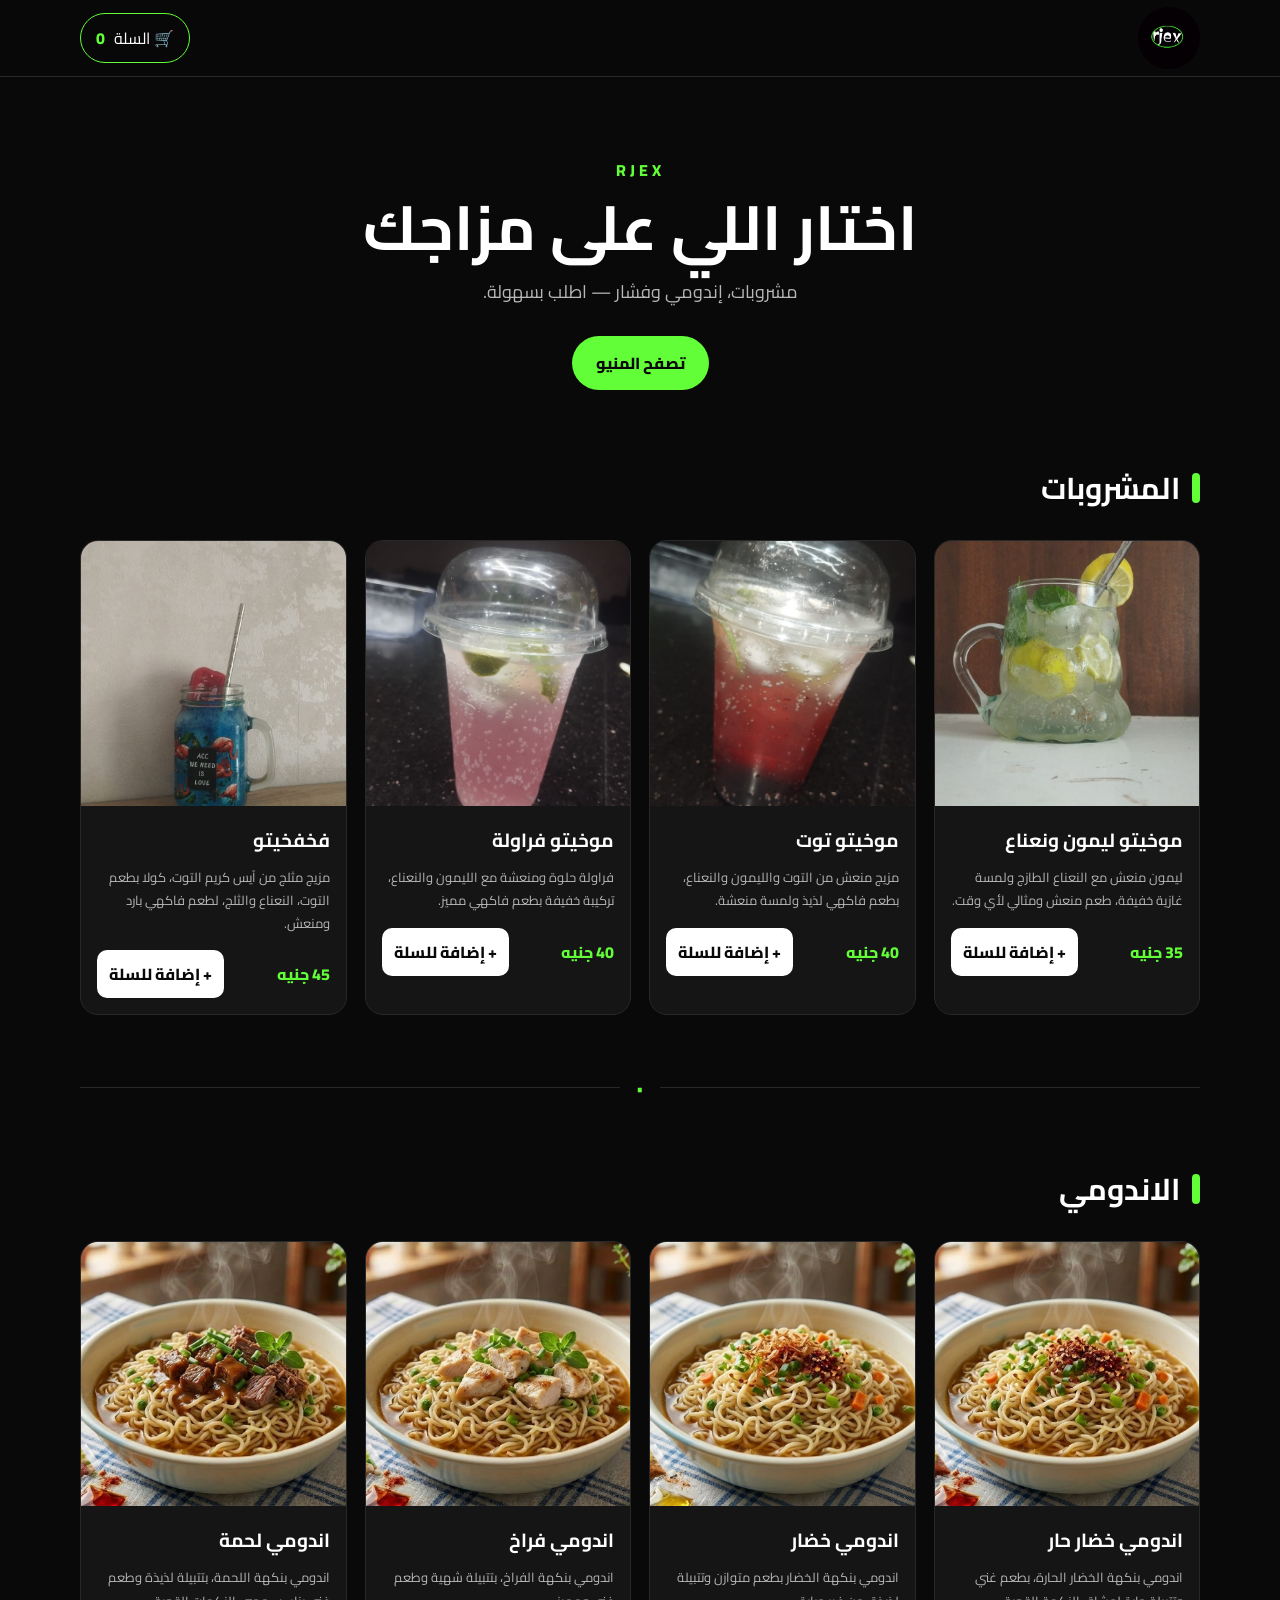
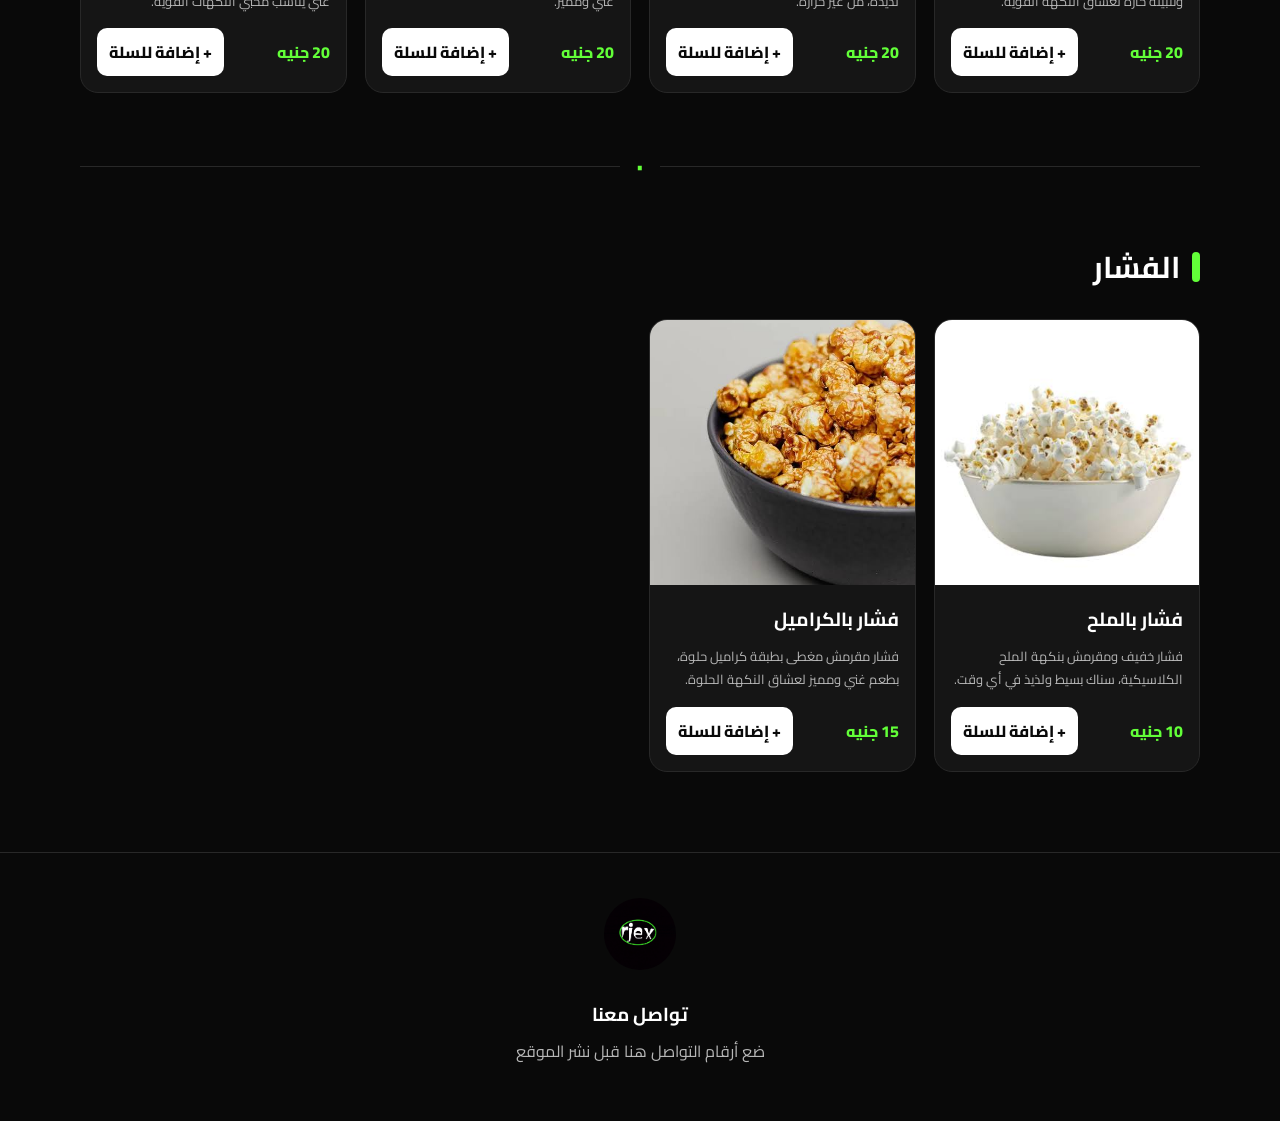
==== index.html @ fc40651c "Update index.html" ====
<!doctype html>
<html lang="ar" dir="rtl">
<head>
  <meta charset="UTF-8" />
  <meta name="viewport" content="width=device-width, initial-scale=1.0" />
  <meta name="description" content="RJEX - مشروبات، إندومي وفشار" />
  <title>RJEX | المنيو</title>
  <link rel="stylesheet" href="style.css" />
</head>
<body>
  <header class="header">
    <div class="container nav">
      <a href="#" class="brand" aria-label="RJEX">
        <img src="asset/logo.jpeg" alt="RJEX" class="logo" />
      </a>
      <button class="cart-btn" id="openCart" type="button">
        🛒 السلة <span id="cartCount">0</span>
      </button>
    </div>
  </header>

  <main>
    <section class="hero container">
      <p class="eyebrow">RJEX</p>
      <h1>اختار اللي على مزاجك</h1>
      <p>مشروبات، إندومي وفشار — اطلب بسهولة.</p>
      <a href="#menu" class="hero-btn">تصفح المنيو</a>
    </section>

    <section id="menu" class="container menu">
      <section class="category">
        <h2>المشروبات</h2>
        <div class="products" id="drinks"></div>
      </section>

      <div class="separator"><span>•</span></div>

      <section class="category">
        <h2>الاندومي</h2>
        <div class="products" id="noodles"></div>
      </section>

      <div class="separator"><span>•</span></div>

      <section class="category">
        <h2>الفشار</h2>
        <div class="products" id="popcorn"></div>
      </section>
    </section>
  </main>

  <footer class="footer">
    <div class="container">
      <img src="asset/logo.jpeg" alt="RJEX" class="footer-logo" />
      <h3>تواصل معنا</h3>
      <p>ضع أرقام التواصل هنا قبل نشر الموقع</p>
    </div>
  </footer>

  <!-- Cart -->
  <div class="overlay" id="overlay"></div>
  <aside class="cart" id="cart" aria-label="سلة المشتريات" aria-hidden="true">
    <div class="cart-head">
      <h2>سلة المشتريات</h2>
      <button id="closeCart" type="button" aria-label="إغلاق">×</button>
    </div>
    <div id="cartItems" class="cart-items"></div>
    <div class="cart-footer">
      <div class="total">
        <span>الإجمالي</span>
        <strong><span id="cartTotal">0</span> جنيه</strong>
      </div>
      <button class="checkout-btn" id="checkoutBtn" type="button">إتمام الطلب</button>
    </div>
  </aside>

  <!-- Checkout -->
  <div class="modal-backdrop" id="checkoutBackdrop" aria-hidden="true">
    <section class="checkout-modal" role="dialog" aria-modal="true" aria-labelledby="checkoutTitle">
      <div class="checkout-head">
        <div>
          <p class="eyebrow">RJEX</p>
          <h2 id="checkoutTitle">تأكيد الطلب</h2>
        </div>
        <button class="modal-close" id="closeCheckout" type="button" aria-label="إغلاق">×</button>
      </div>

      <form id="checkoutForm" novalidate>
        <div class="form-grid">
          <label>
            الاسم
            <input id="customerName" name="name" type="text" autocomplete="name" placeholder="اكتب اسمك" required />
          </label>

          <label>
            رقم الهاتف
            <input id="customerPhone" name="phone" type="tel" inputmode="tel" autocomplete="tel"
              placeholder="01xxxxxxxxx" required />
          </label>
        </div>

        <label>
          العنوان بالتفصيل
          <textarea id="customerAddress" name="address" rows="3" autocomplete="street-address"
            placeholder="اكتب عنوان التوصيل بالتفصيل" required></textarea>
        </label>

        <div class="location-box">
          <div>
            <strong>موقع التوصيل <small>(اختياري)</small></strong>
            <p id="locationStatus">تحديد موقعك يساعدنا في التوصيل بدقة، لكنه اختياري.</p>
            <p id="locationStatus">لم يتم تحديد الموقع بعد.</p>
          </div>
          <button class="location-btn" id="locationBtn" type="button">📍 تحديد موقعي</button>
        </div>

        <div class="order-preview">
          <div class="preview-head">
            <strong>ملخص الطلب</strong>
            <strong><span id="checkoutTotal">0</span> جنيه</strong>
          </div>
          <div id="checkoutItems"></div>
        </div>

        <p class="form-error" id="formError" role="alert"></p>

        <button class="confirm-btn" id="confirmOrderBtn" type="submit">
          تأكيد وإرسال الطلب
        </button>
        <p class="secure-note">لن يتم إرسال الطلب إلا بعد الضغط على زر التأكيد.</p>
      </form>

      <div class="success-state" id="successState" hidden>
        <div class="success-icon">✓</div>
        <h2>تم إرسال طلبك بنجاح</h2>
        <p>وصل طلبك إلى RJEX وسيتم التواصل معك لتأكيده.</p>
        <button class="confirm-btn" id="successClose" type="button">العودة للمنيو</button>
      </div>
    </section>
  </div>

  <script src="script.js"></script>
</body>
</html>
---- style.css ----
@import url('https://fonts.googleapis.com/css2?family=Cairo:wght@400;600;700;800&display=swap');

:root {
  --black:#090909;
  --card:#151515;
  --white:#fff;
  --muted:#b7b7b7;
  --green:#62ff38;
  --border:#282828;
  --danger:#ff6b6b;
}

* { box-sizing:border-box; }
html { scroll-behavior:smooth; }
body {
  margin:0;
  background:var(--black);
  color:var(--white);
  font-family:'Cairo',sans-serif;
}
body.modal-open { overflow:hidden; }
button,a,input,textarea { font:inherit; }
button { cursor:pointer; }
.container { width:min(1120px,calc(100% - 32px)); margin:auto; }

.header {
  position:sticky;
  top:0;
  z-index:20;
  background:rgba(9,9,9,.88);
  backdrop-filter:blur(12px);
  border-bottom:1px solid var(--border);
}
.nav {
  height:76px;
  display:flex;
  align-items:center;
  justify-content:space-between;
}
.brand { display:flex; align-items:center; }
.logo {
  width:62px;
  height:62px;
  object-fit:cover;
  border-radius:50%;
}
.cart-btn {
  border:1px solid var(--green);
  background:transparent;
  color:var(--white);
  border-radius:999px;
  padding:9px 15px;
}
.cart-btn span {
  color:var(--green);
  font-weight:800;
  margin-right:5px;
}

.hero {
  text-align:center;
  padding:78px 0 70px;
}
.eyebrow {
  color:var(--green);
  font-weight:800;
  letter-spacing:4px;
  margin:0 0 8px;
}
.hero h1 {
  font-size:clamp(34px,6vw,62px);
  line-height:1.1;
  margin:0 0 14px;
}
.hero p:not(.eyebrow) {
  color:var(--muted);
  font-size:18px;
  margin:0 0 28px;
}
.hero-btn {
  display:inline-block;
  text-decoration:none;
  color:var(--black);
  background:var(--green);
  padding:12px 24px;
  border-radius:999px;
  font-weight:800;
}

.menu { padding-bottom:80px; }
.category h2 {
  font-size:30px;
  margin:0 0 24px;
  display:flex;
  align-items:center;
  gap:12px;
}
.category h2::before {
  content:'';
  width:8px;
  height:30px;
  background:var(--green);
  border-radius:8px;
}
.products {
  display:grid;
  grid-template-columns:repeat(4,1fr);
  gap:18px;
}
.card {
  background:var(--card);
  border:1px solid var(--border);
  border-radius:18px;
  overflow:hidden;
  transition:.2s;
}
.card:hover {
  transform:translateY(-3px);
  border-color:#3d3d3d;
}
.product-img {
  width:100%;
  aspect-ratio:1/1;
  display:block;
  object-fit:cover;
  background:#202020;
}
.card-body { padding:16px; }
.card h3 { margin:0 0 8px; font-size:19px; }
.card p {
  color:var(--muted);
  font-size:13px;
  line-height:1.8;
  min-height:48px;
  margin:0 0 14px;
}
.card-bottom {
  display:flex;
  align-items:center;
  justify-content:space-between;
  gap:10px;
}
.price {
  font-weight:800;
  color:var(--green);
  white-space:nowrap;
}
.add-btn {
  border:0;
  background:var(--white);
  color:var(--black);
  border-radius:10px;
  padding:9px 12px;
  font-weight:800;
}
.add-btn:active,.checkout-btn:active,.confirm-btn:active,.location-btn:active {
  transform:scale(.98);
}

.separator {
  display:flex;
  align-items:center;
  gap:16px;
  margin:58px 0;
  color:var(--green);
}
.separator::before,.separator::after {
  content:'';
  height:1px;
  background:var(--border);
  flex:1;
}

.footer {
  border-top:1px solid var(--border);
  text-align:center;
  padding:45px 0 55px;
}
.footer-logo {
  width:72px;
  height:72px;
  object-fit:cover;
  border-radius:50%;
}
.footer h3 { margin:18px 0 4px; }
.footer p { color:var(--muted); margin:0; }

.overlay {
  position:fixed;
  inset:0;
  background:rgba(0,0,0,.65);
  opacity:0;
  visibility:hidden;
  transition:.2s;
  z-index:29;
}
.cart {
  position:fixed;
  top:0;
  right:0;
  width:min(430px,100%);
  height:100dvh;
  background:#101010;
  z-index:30;
  transform:translateX(100%);
  transition:.25s;
  display:flex;
  flex-direction:column;
  border-left:1px solid var(--border);
}
.cart.open { transform:translateX(0); }
.overlay.open { opacity:1; visibility:visible; }
.cart-head {
  display:flex;
  align-items:center;
  justify-content:space-between;
  padding:20px;
  border-bottom:1px solid var(--border);
}
.cart-head h2 { margin:0; font-size:22px; }
.cart-head button,.modal-close {
  border:0;
  background:transparent;
  color:#fff;
  font-size:30px;
  line-height:1;
}
.cart-items { flex:1; overflow:auto; padding:18px; }
.cart-row {
  display:grid;
  grid-template-columns:1fr auto;
  gap:12px;
  padding:14px 0;
  border-bottom:1px solid var(--border);
}
.cart-row h4 { margin:0 0 5px; }
.cart-row small { color:var(--muted); }
.qty {
  display:flex;
  align-items:center;
  gap:8px;
}
.qty button {
  width:28px;
  height:28px;
  border:1px solid var(--border);
  background:#1d1d1d;
  color:#fff;
  border-radius:7px;
}
.cart-footer {
  padding:18px;
  border-top:1px solid var(--border);
}
.total {
  display:flex;
  justify-content:space-between;
  margin-bottom:14px;
}
.total strong { color:var(--green); }
.checkout-btn,.confirm-btn {
  width:100%;
  border:0;
  background:var(--green);
  color:var(--black);
  border-radius:12px;
  padding:13px;
  font-weight:800;
}
.checkout-btn:disabled {
  opacity:.45;
  cursor:not-allowed;
}
.empty {
  color:var(--muted);
  text-align:center;
  padding:40px 0;
}

/* Checkout modal */
.modal-backdrop {
  position:fixed;
  inset:0;
  z-index:50;
  background:rgba(0,0,0,.78);
  display:grid;
  place-items:center;
  padding:18px;
  opacity:0;
  visibility:hidden;
  transition:.2s;
}
.modal-backdrop.open {
  opacity:1;
  visibility:visible;
}
.checkout-modal {
  width:min(680px,100%);
  max-height:min(92dvh,900px);
  overflow:auto;
  background:#111;
  border:1px solid var(--border);
  border-radius:22px;
  box-shadow:0 20px 80px rgba(0,0,0,.5);
  padding:24px;
}
.checkout-head {
  display:flex;
  align-items:flex-start;
  justify-content:space-between;
  gap:20px;
  margin-bottom:22px;
}
.checkout-head .eyebrow { margin-bottom:2px; }
.checkout-head h2 { margin:0; font-size:28px; }

.form-grid {
  display:grid;
  grid-template-columns:1fr 1fr;
  gap:14px;
}
label {
  display:block;
  color:#fff;
  font-weight:700;
  margin-bottom:14px;
}
input,textarea {
  width:100%;
  margin-top:7px;
  border:1px solid var(--border);
  background:#1a1a1a;
  color:#fff;
  border-radius:11px;
  padding:12px 13px;
  outline:none;
  resize:vertical;
}
input:focus,textarea:focus {
  border-color:var(--green);
}
.location-box {
  display:flex;
  align-items:center;
  justify-content:space-between;
  gap:14px;
  border:1px solid var(--border);
  background:#151515;
  border-radius:14px;
  padding:14px;
  margin:3px 0 16px;
}
.location-box strong { display:block; }
.location-box p {
  margin:3px 0 0;
  color:var(--muted);
  font-size:13px;
}
.location-btn {
  border:1px solid var(--green);
  background:transparent;
  color:#fff;
  border-radius:10px;
  padding:9px 12px;
  white-space:nowrap;
}
.location-btn.done {
  background:var(--green);
  color:var(--black);
}
.order-preview {
  border:1px solid var(--border);
  border-radius:14px;
  overflow:hidden;
  margin-bottom:14px;
}
.preview-head {
  display:flex;
  justify-content:space-between;
  padding:13px 14px;
  background:#181818;
  border-bottom:1px solid var(--border);
}
.preview-head strong:last-child { color:var(--green); }
.preview-item {
  display:flex;
  justify-content:space-between;
  gap:10px;
  padding:10px 14px;
  border-bottom:1px solid var(--border);
  color:#ddd;
}
.preview-item:last-child { border-bottom:0; }
.preview-item span:last-child { color:var(--green); font-weight:700; }
.form-error {
  min-height:22px;
  color:var(--danger);
  font-size:13px;
  margin:4px 0 8px;
}
.secure-note {
  color:#777;
  text-align:center;
  font-size:11px;
  margin:10px 0 0;
}
.confirm-btn.loading {
  opacity:.7;
  cursor:wait;
}
.success-state { text-align:center; padding:30px 10px 10px; }
.success-icon {
  width:68px;
  height:68px;
  display:grid;
  place-items:center;
  margin:0 auto 16px;
  border-radius:50%;
  background:var(--green);
  color:var(--black);
  font-size:38px;
  font-weight:800;
}
.success-state h2 { margin:0 0 8px; }
.success-state p { color:var(--muted); margin:0 0 22px; }

@media (max-width:850px) {
  .products { grid-template-columns:repeat(2,1fr); }
}
@media (max-width:600px) {
  .form-grid { grid-template-columns:1fr; gap:0; }
  .location-box { align-items:stretch; flex-direction:column; }
  .location-btn { width:100%; }
}
@media (max-width:500px) {
  .container { width:min(100% - 22px,1120px); }
  .hero { padding:60px 0 55px; }
  .products { gap:10px; }
  .card-body { padding:12px; }
  .card h3 { font-size:16px; }
  .card p { font-size:12px; min-height:58px; }
  .add-btn { padding:8px 9px; font-size:12px; }
  .price { font-size:13px; }
  .checkout-modal { padding:18px; border-radius:18px; }
}
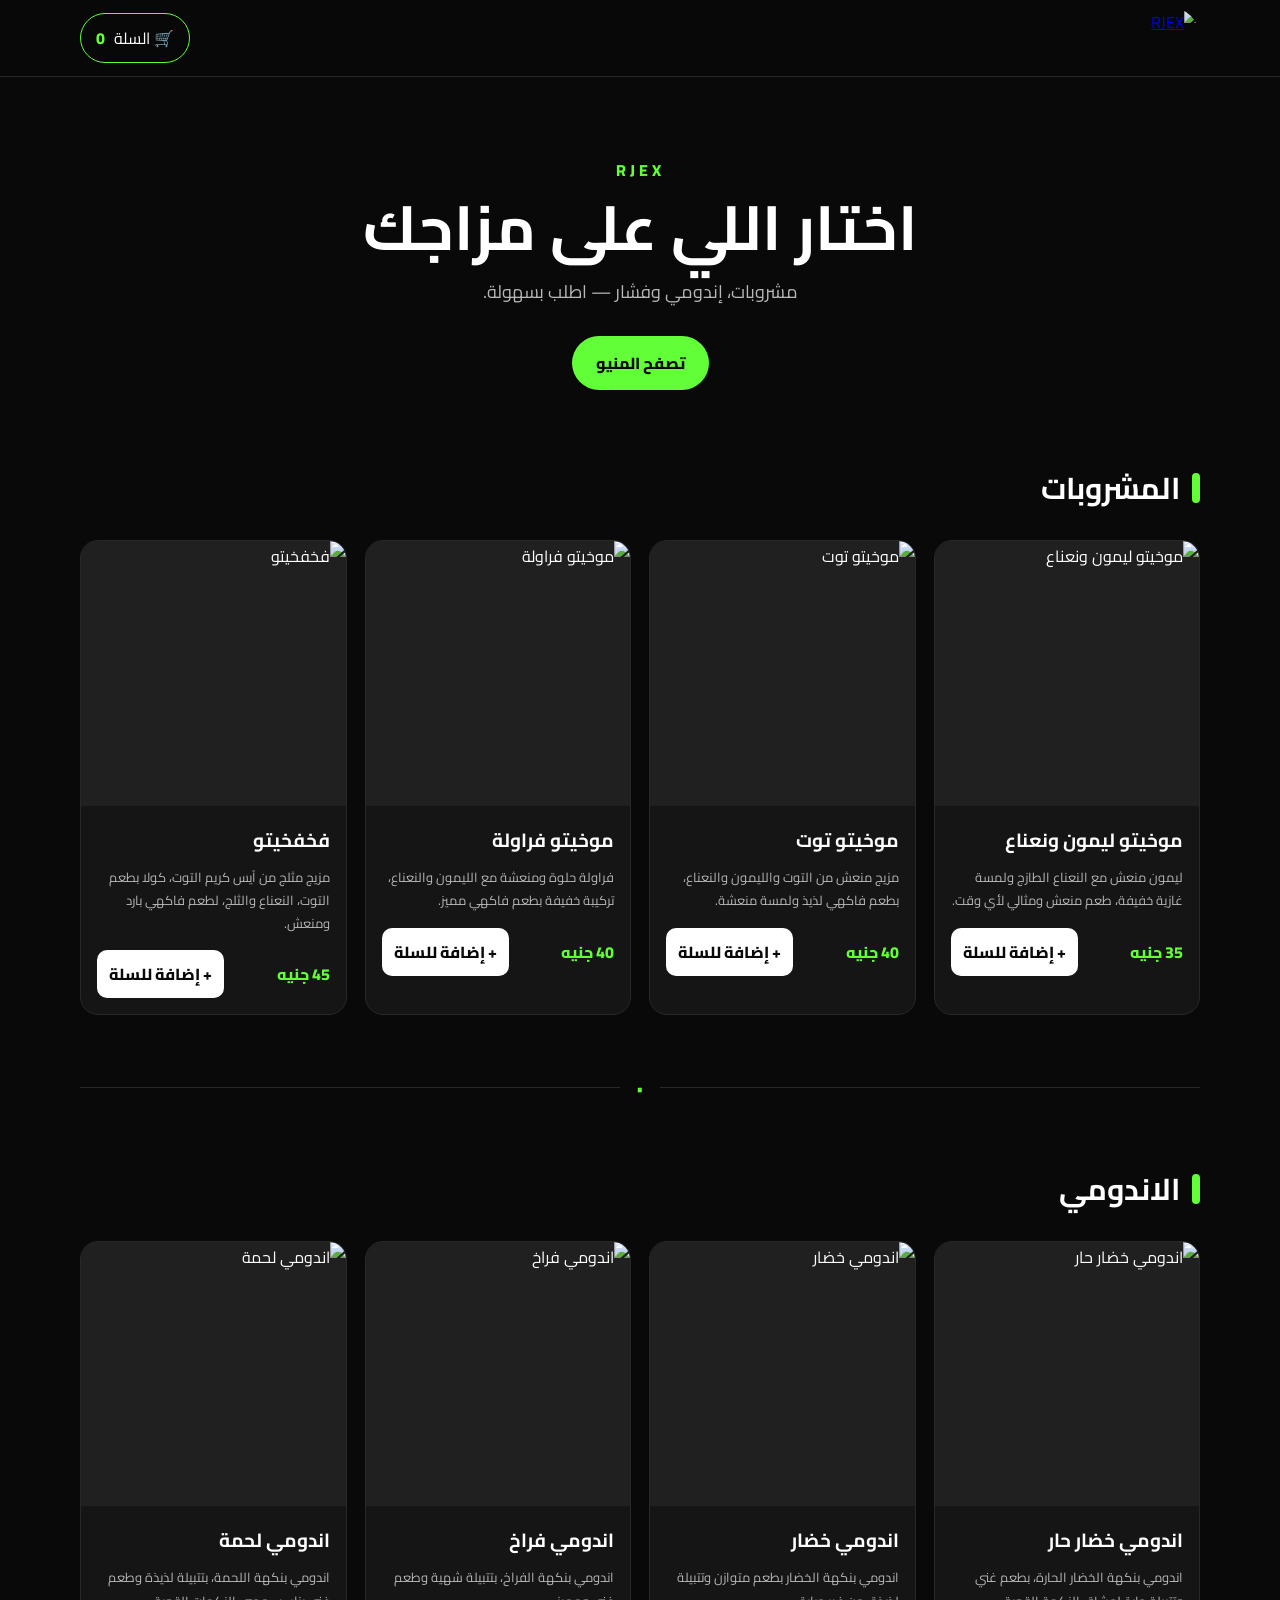
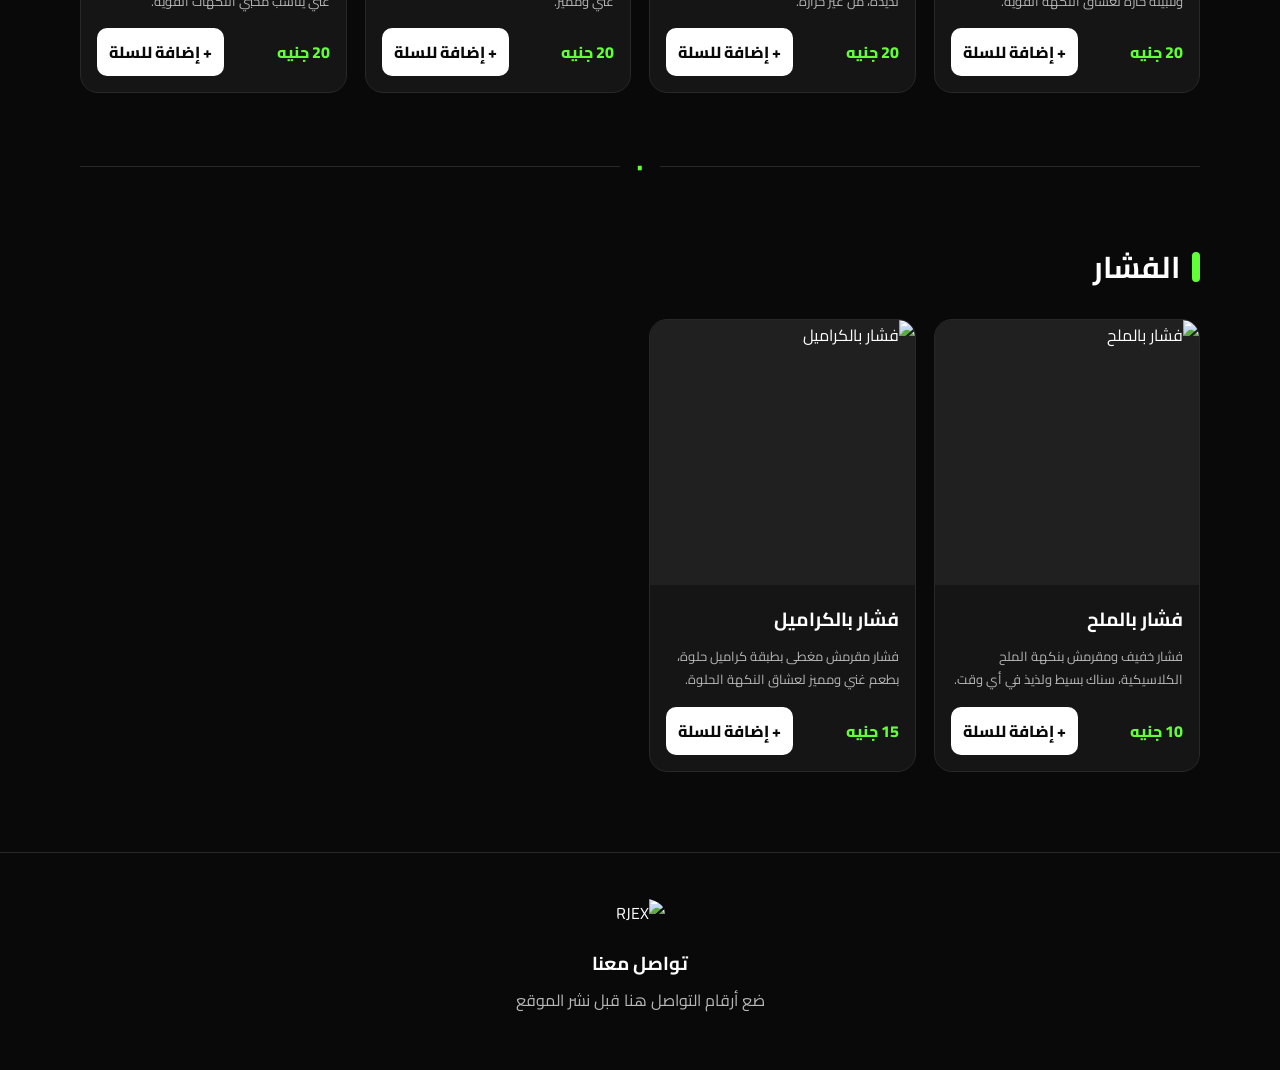
==== commit 0d004bae: "Add files via upload" ====
--- a/index.html
+++ b/index.html
@@ -11,7 +11,7 @@
   <header class="header">
     <div class="container nav">
       <a href="#" class="brand" aria-label="RJEX">
-        <img src="asset/logo.jpeg" alt="RJEX" class="logo" />
+        <img src="assets/logo.jpeg" alt="RJEX" class="logo" />
       </a>
       <button class="cart-btn" id="openCart" type="button">
         🛒 السلة <span id="cartCount">0</span>
@@ -51,7 +51,7 @@
 
   <footer class="footer">
     <div class="container">
-      <img src="asset/logo.jpeg" alt="RJEX" class="footer-logo" />
+      <img src="assets/logo.jpeg" alt="RJEX" class="footer-logo" />
       <h3>تواصل معنا</h3>
       <p>ضع أرقام التواصل هنا قبل نشر الموقع</p>
     </div>
@@ -107,8 +107,7 @@
 
         <div class="location-box">
           <div>
-            <strong>موقع التوصيل <small>(اختياري)</small></strong>
-            <p id="locationStatus">تحديد موقعك يساعدنا في التوصيل بدقة، لكنه اختياري.</p>
+            <strong>موقع التوصيل</strong>
             <p id="locationStatus">لم يتم تحديد الموقع بعد.</p>
           </div>
           <button class="location-btn" id="locationBtn" type="button">📍 تحديد موقعي</button>
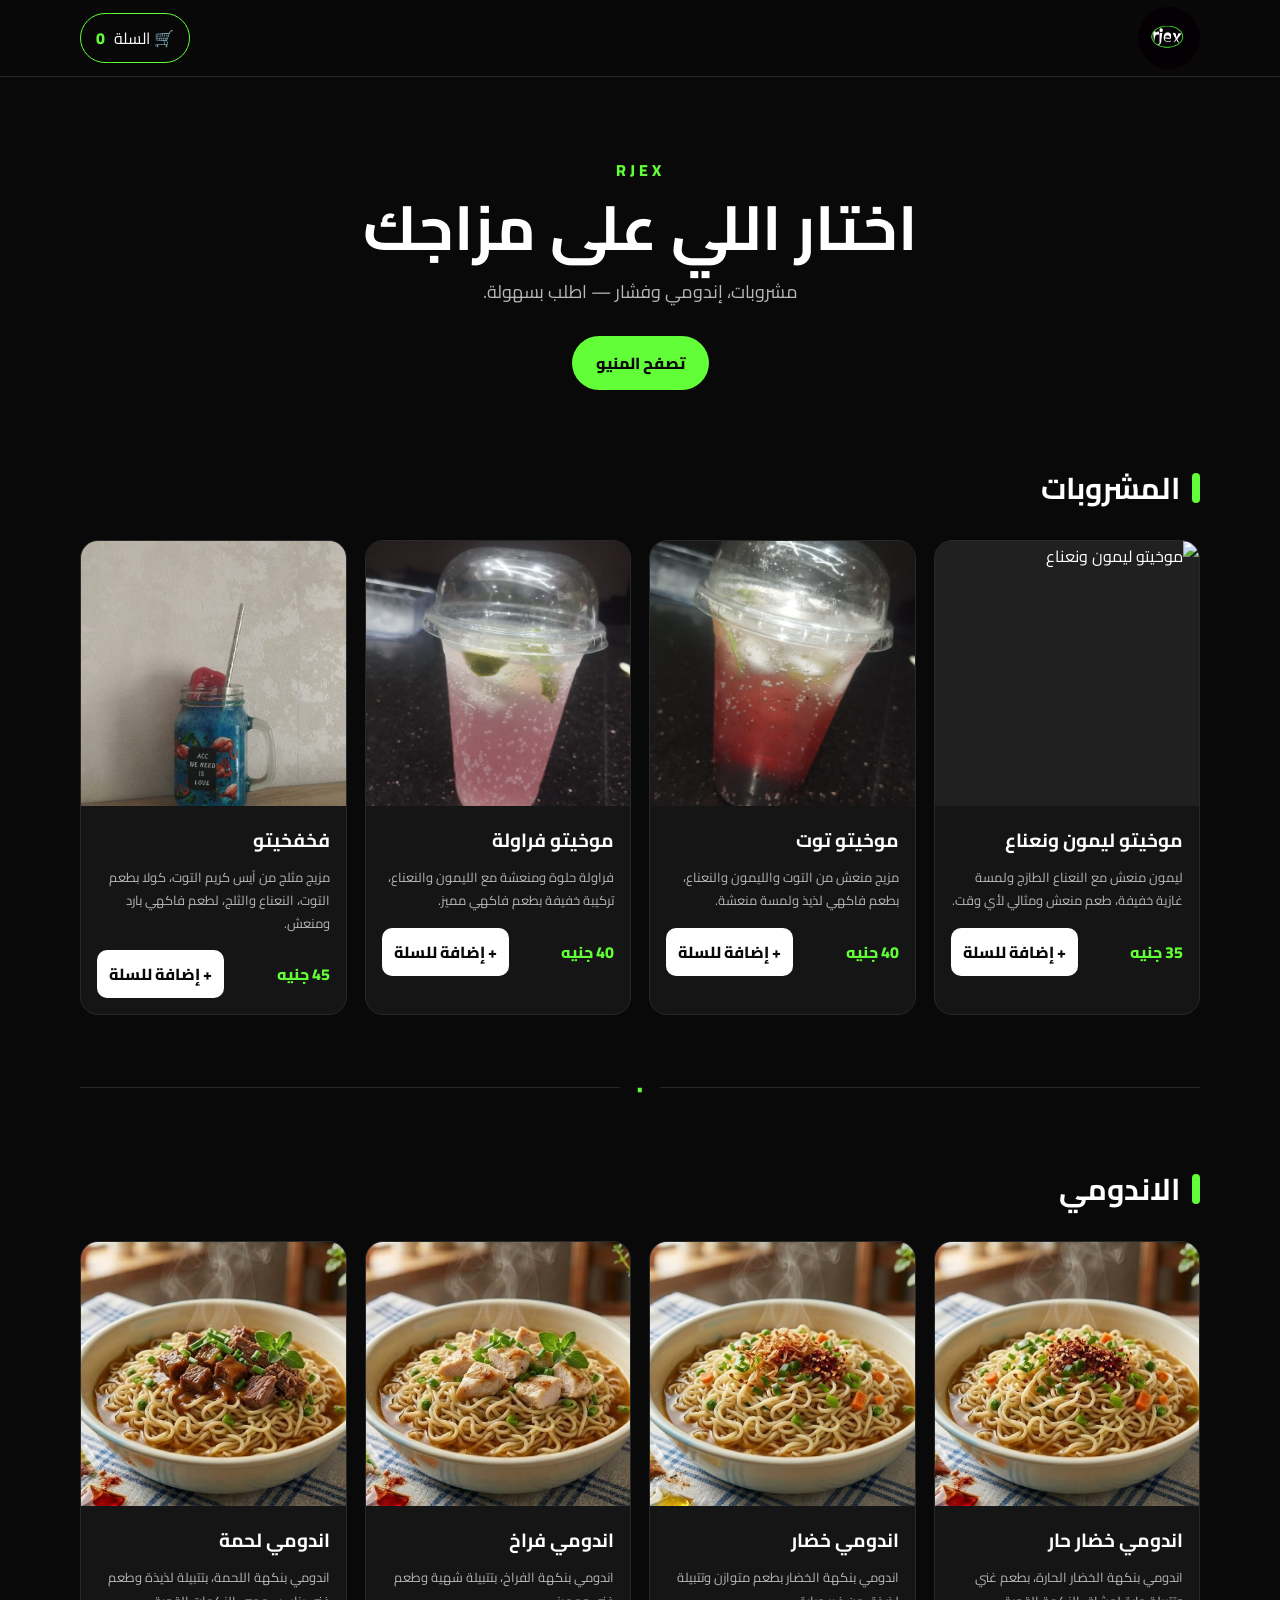
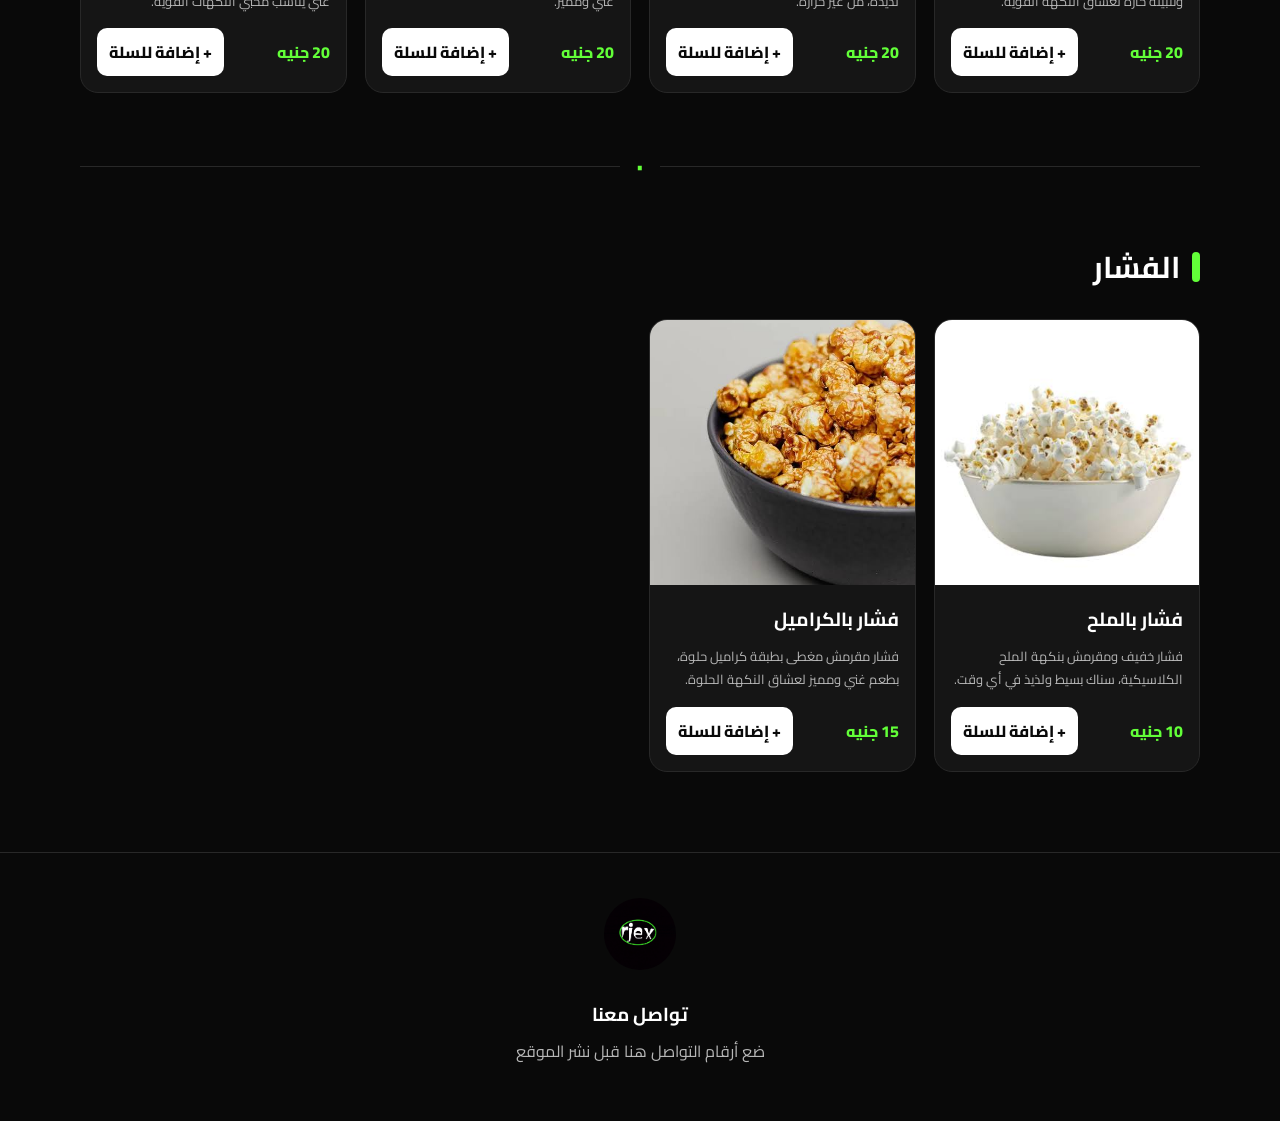
==== commit dd04fa7b: "Update index.html" ====
--- a/index.html
+++ b/index.html
@@ -11,7 +11,7 @@
   <header class="header">
     <div class="container nav">
       <a href="#" class="brand" aria-label="RJEX">
-        <img src="assets/logo.jpeg" alt="RJEX" class="logo" />
+        <img src="asset/logo.jpeg" alt="RJEX" class="logo" />
       </a>
       <button class="cart-btn" id="openCart" type="button">
         🛒 السلة <span id="cartCount">0</span>
@@ -51,7 +51,7 @@
 
   <footer class="footer">
     <div class="container">
-      <img src="assets/logo.jpeg" alt="RJEX" class="footer-logo" />
+      <img src="asset/logo.jpeg" alt="RJEX" class="footer-logo" />
       <h3>تواصل معنا</h3>
       <p>ضع أرقام التواصل هنا قبل نشر الموقع</p>
     </div>
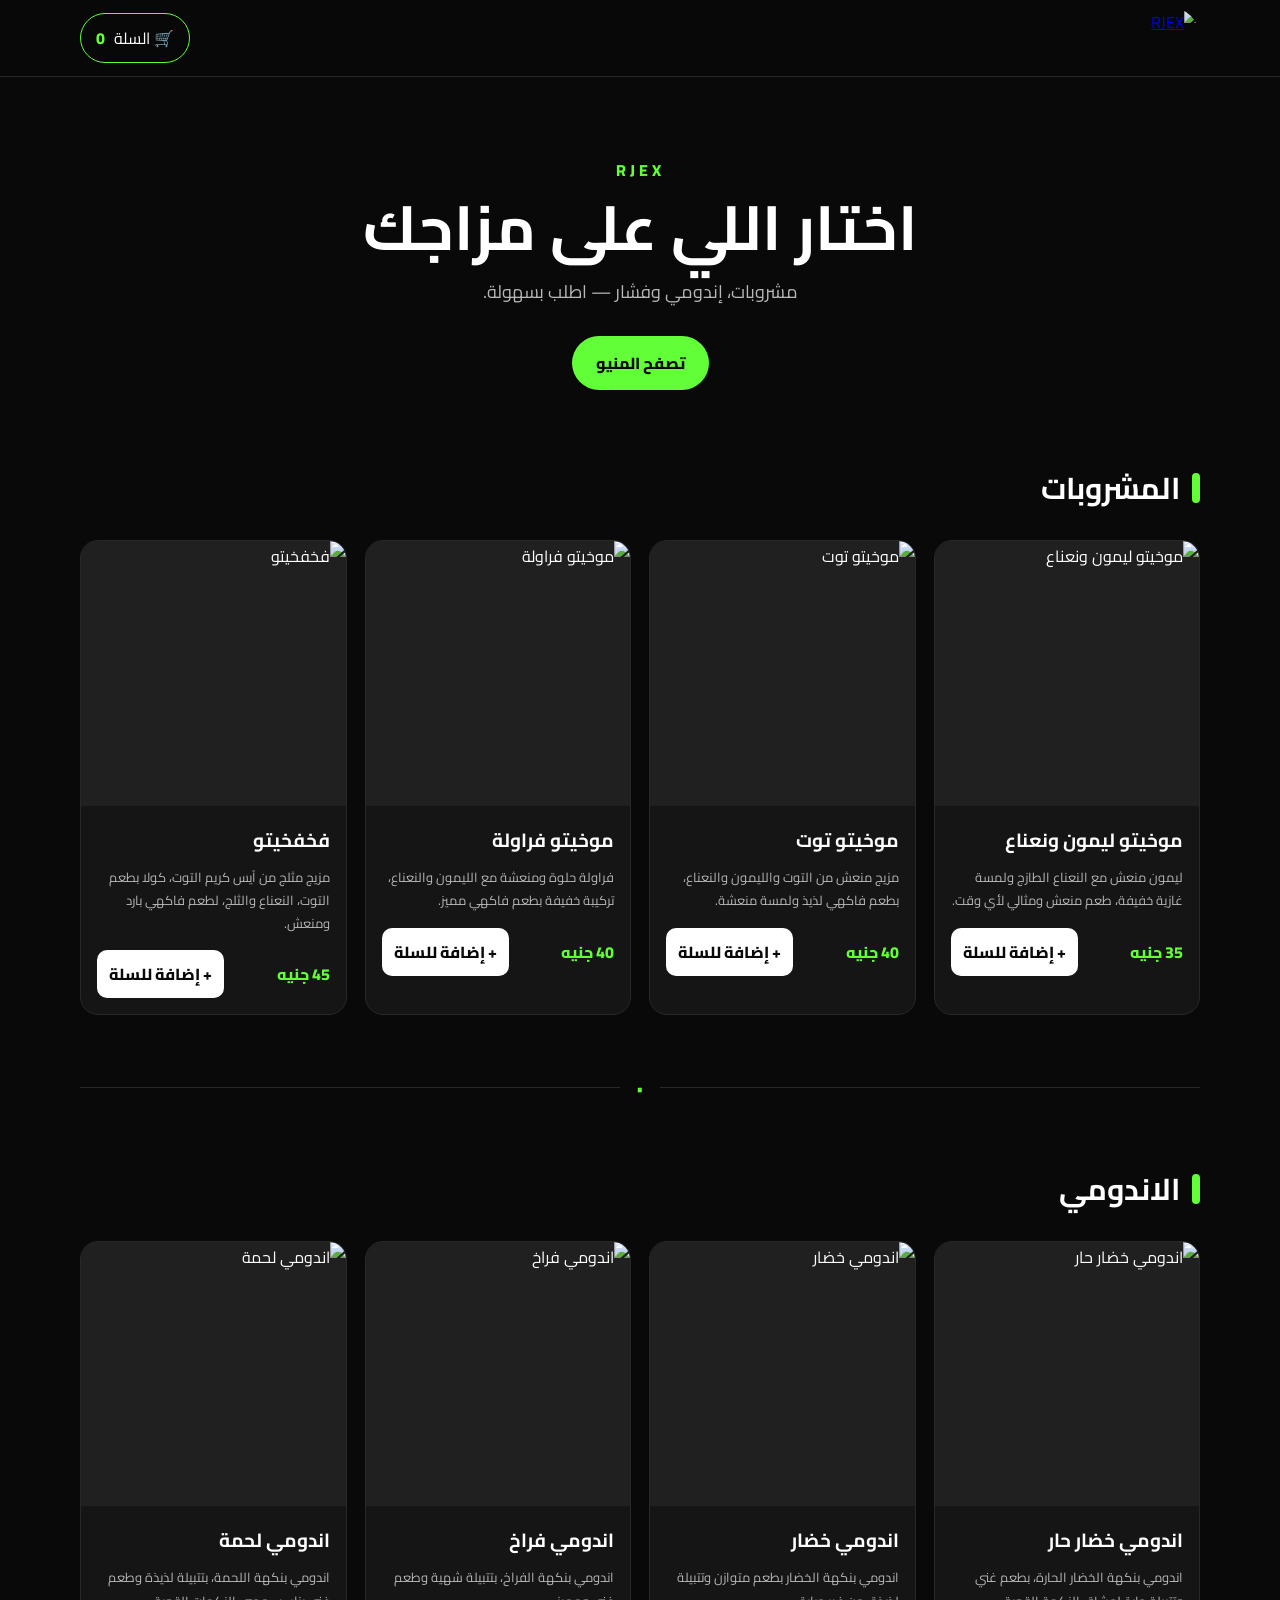
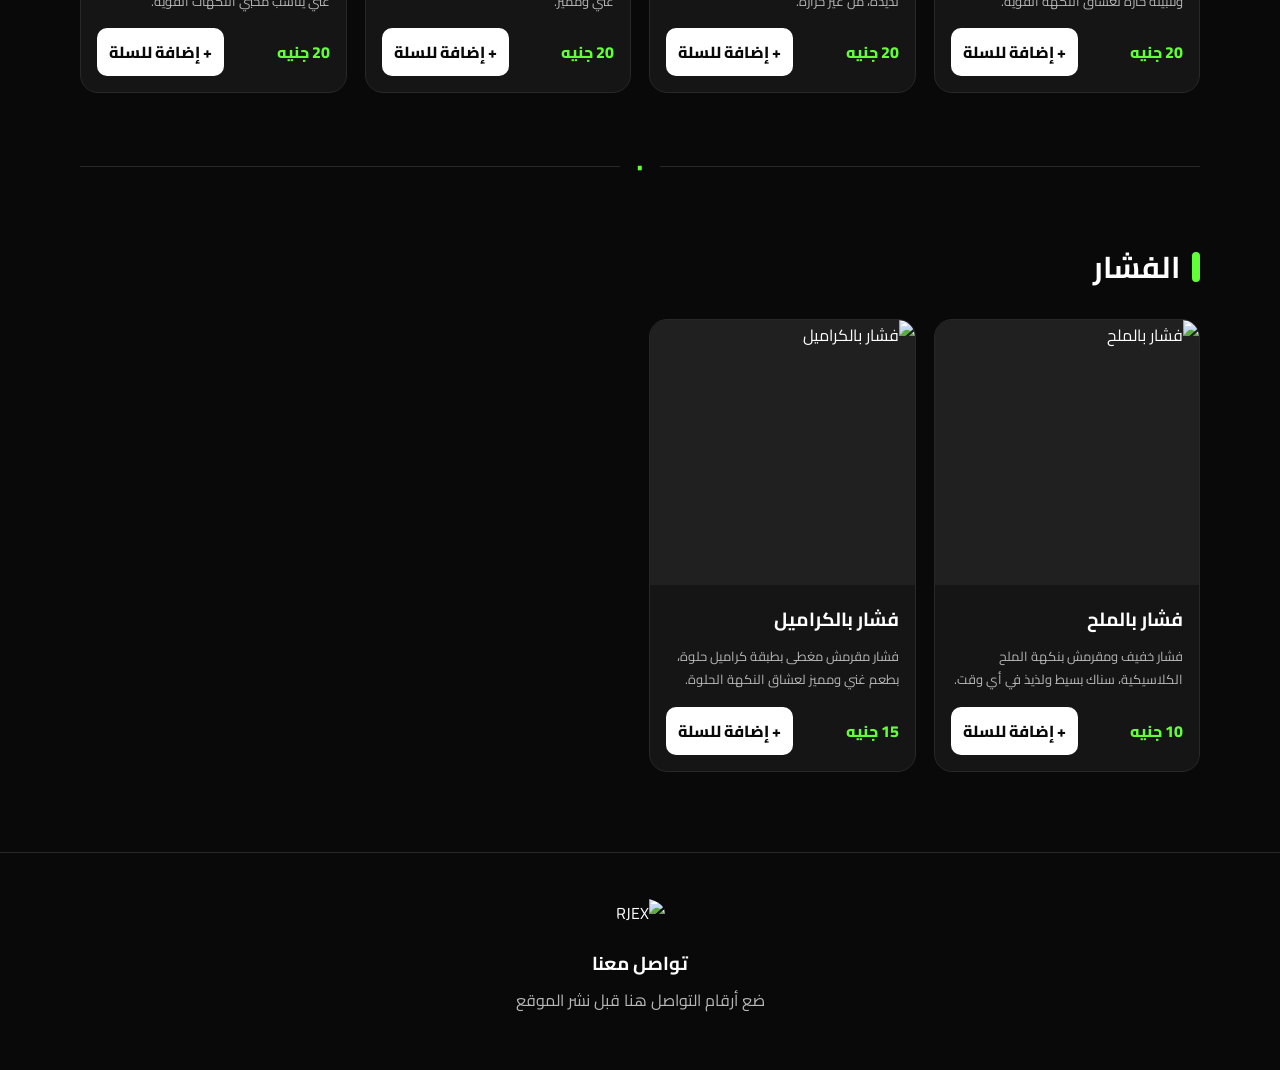
==== commit d86fece9: "Add files via upload" ====
--- a/index.html
+++ b/index.html
@@ -11,7 +11,7 @@
   <header class="header">
     <div class="container nav">
       <a href="#" class="brand" aria-label="RJEX">
-        <img src="asset/logo.jpeg" alt="RJEX" class="logo" />
+        <img src="assets/logo.jpeg" alt="RJEX" class="logo" />
       </a>
       <button class="cart-btn" id="openCart" type="button">
         🛒 السلة <span id="cartCount">0</span>
@@ -51,7 +51,7 @@
 
   <footer class="footer">
     <div class="container">
-      <img src="asset/logo.jpeg" alt="RJEX" class="footer-logo" />
+      <img src="assets/logo.jpeg" alt="RJEX" class="footer-logo" />
       <h3>تواصل معنا</h3>
       <p>ضع أرقام التواصل هنا قبل نشر الموقع</p>
     </div>
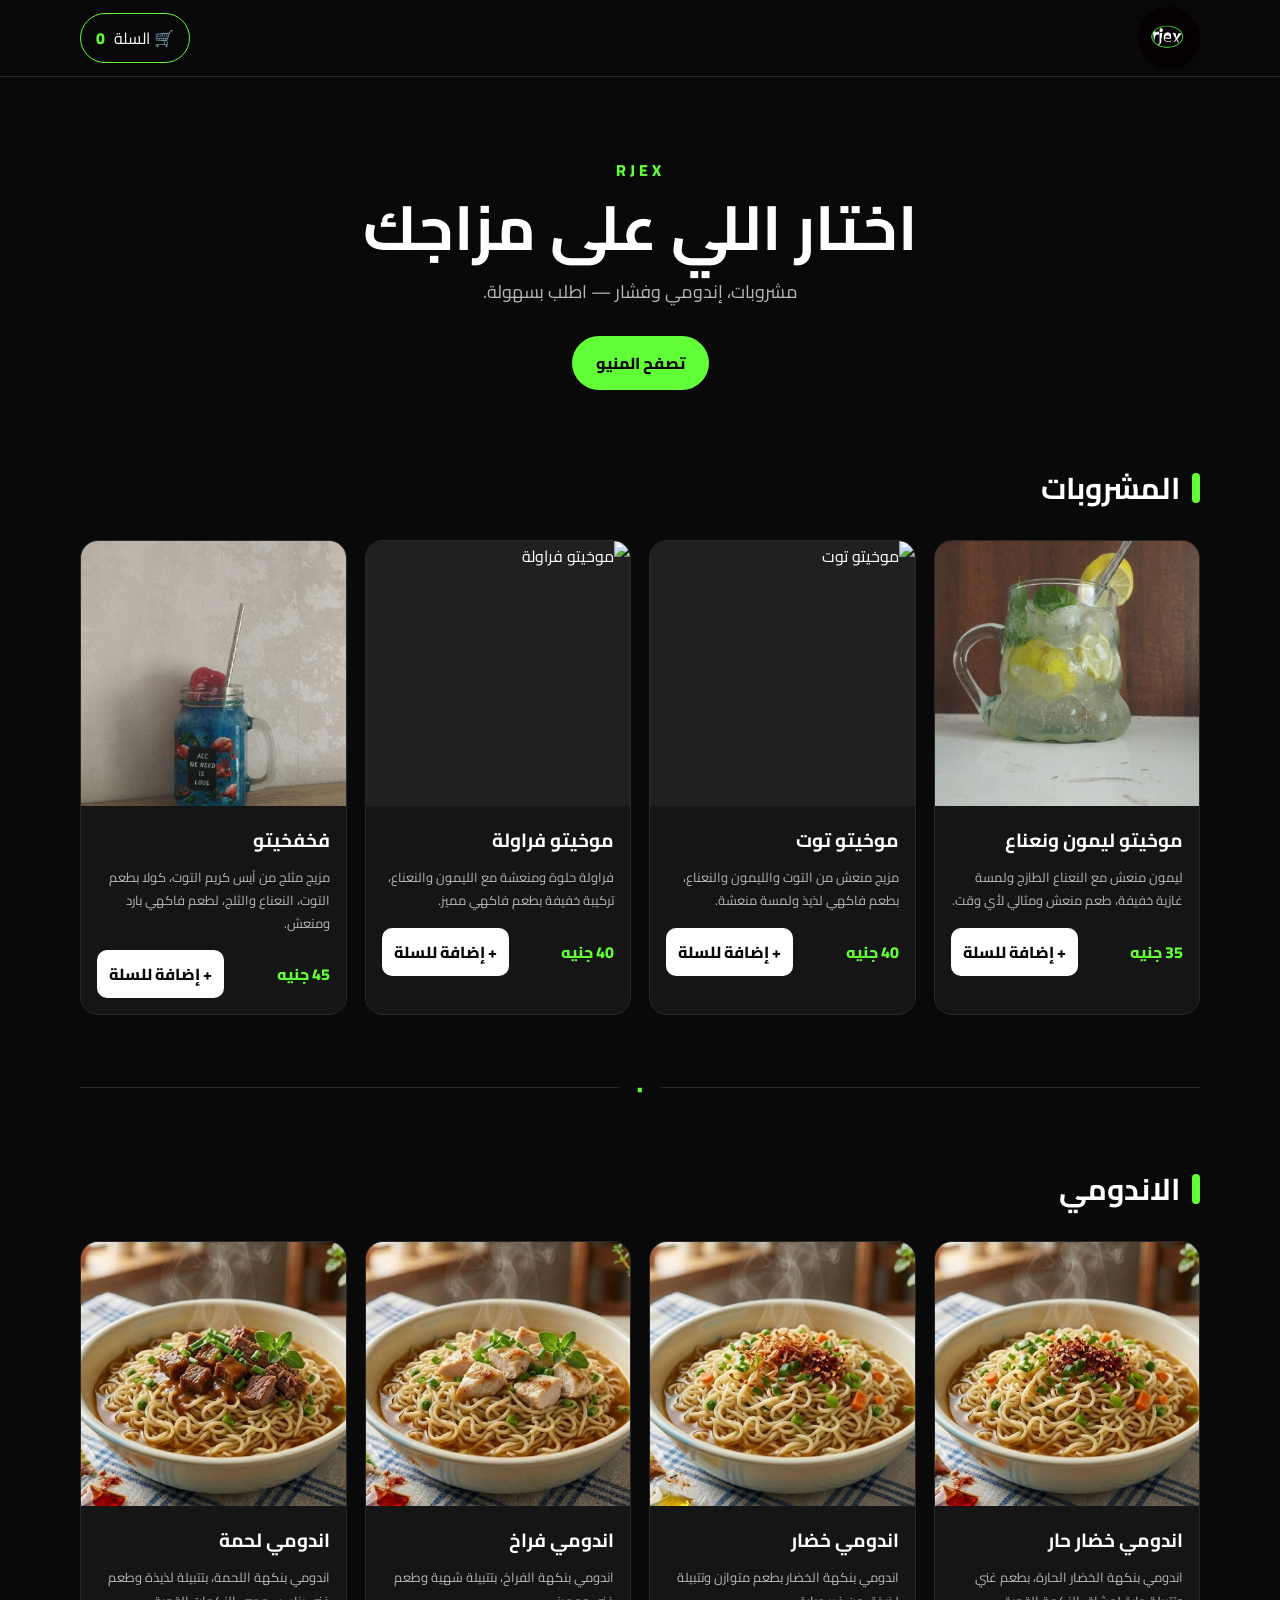
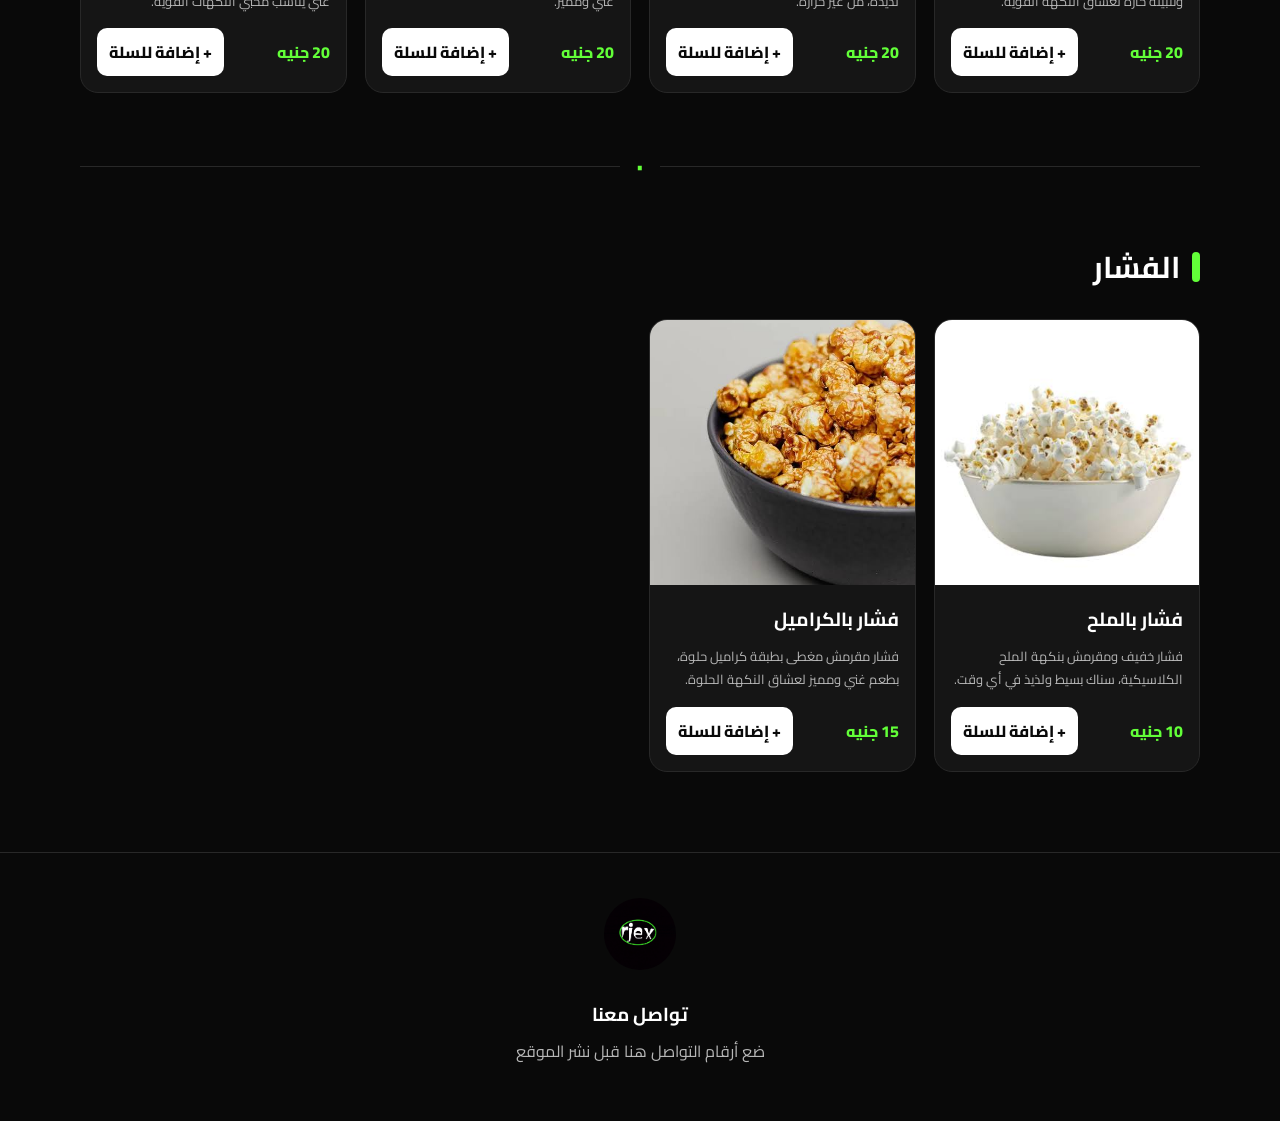
==== commit 035b4055: "Update index.html" ====
--- a/index.html
+++ b/index.html
@@ -11,7 +11,7 @@
   <header class="header">
     <div class="container nav">
       <a href="#" class="brand" aria-label="RJEX">
-        <img src="assets/logo.jpeg" alt="RJEX" class="logo" />
+        <img src="asset/logo.jpeg" alt="RJEX" class="logo" />
       </a>
       <button class="cart-btn" id="openCart" type="button">
         🛒 السلة <span id="cartCount">0</span>
@@ -51,7 +51,7 @@
 
   <footer class="footer">
     <div class="container">
-      <img src="assets/logo.jpeg" alt="RJEX" class="footer-logo" />
+      <img src="asset/logo.jpeg" alt="RJEX" class="footer-logo" />
       <h3>تواصل معنا</h3>
       <p>ضع أرقام التواصل هنا قبل نشر الموقع</p>
     </div>
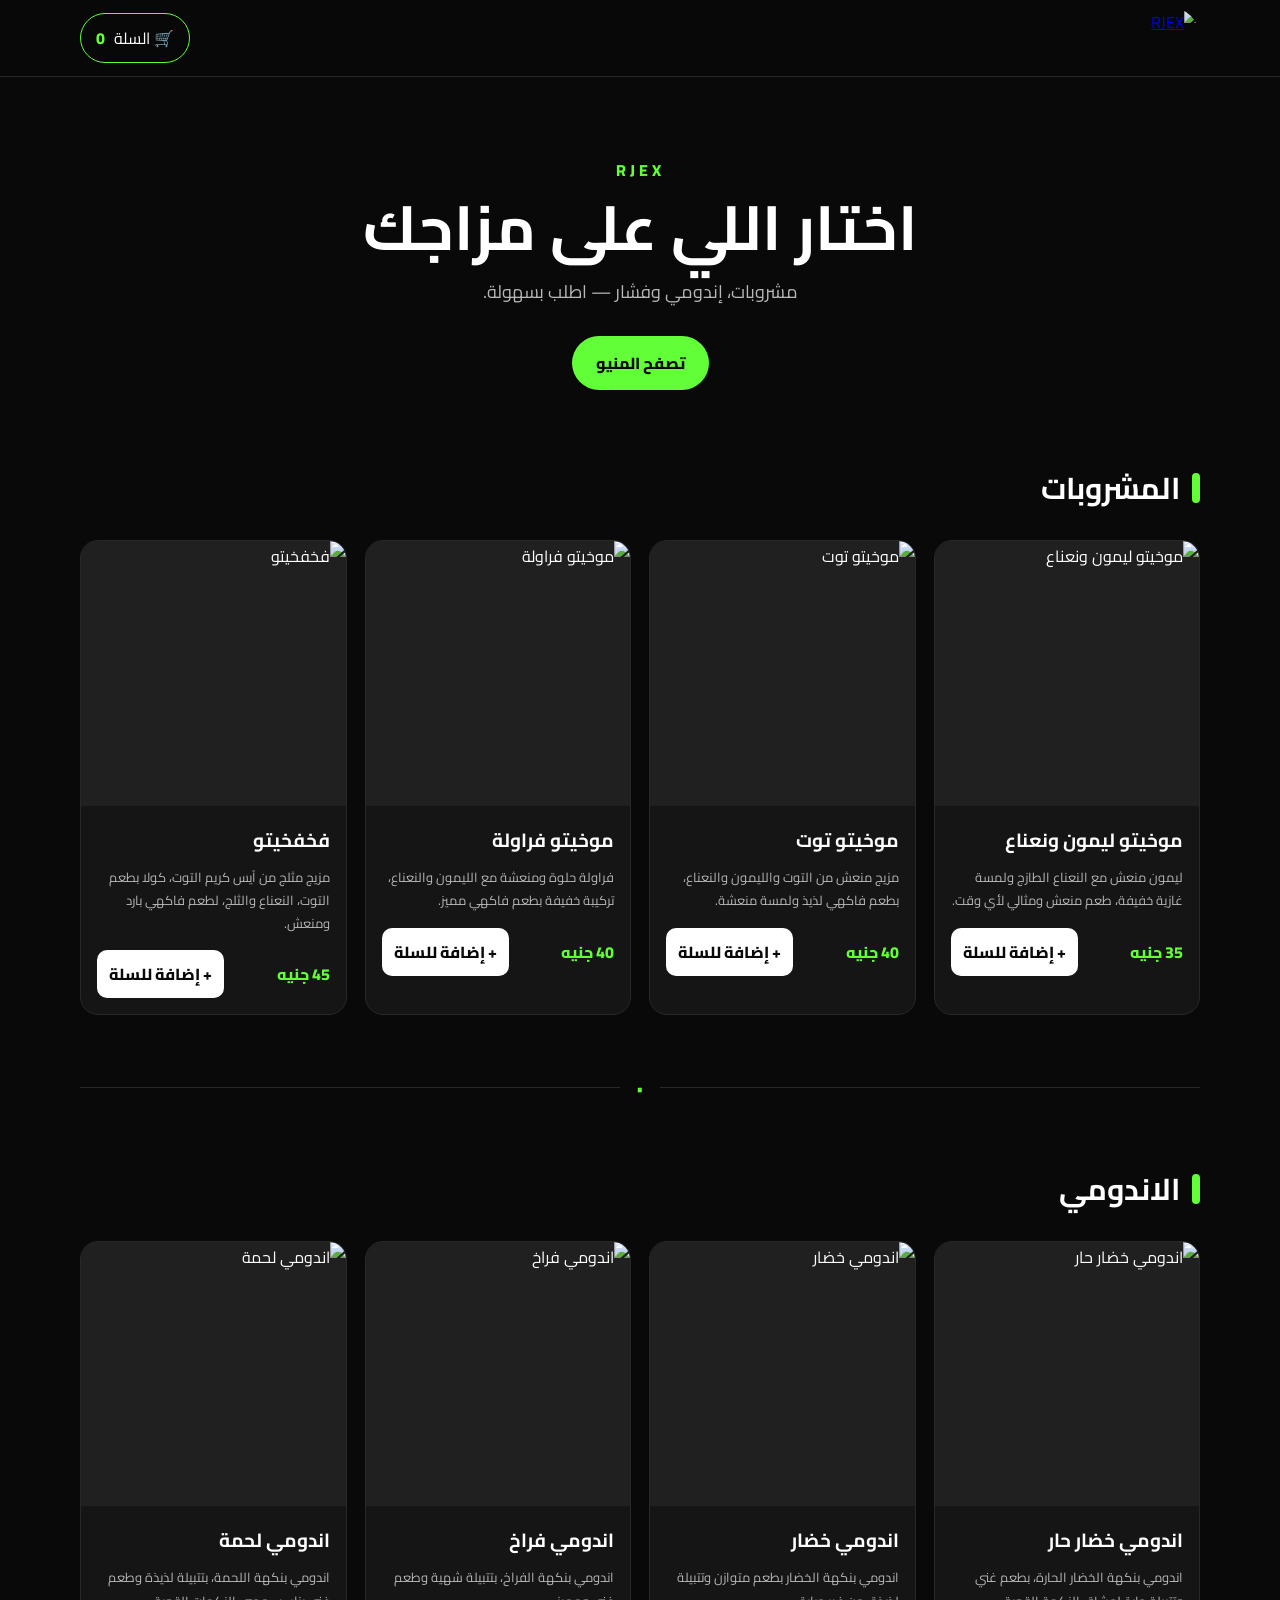
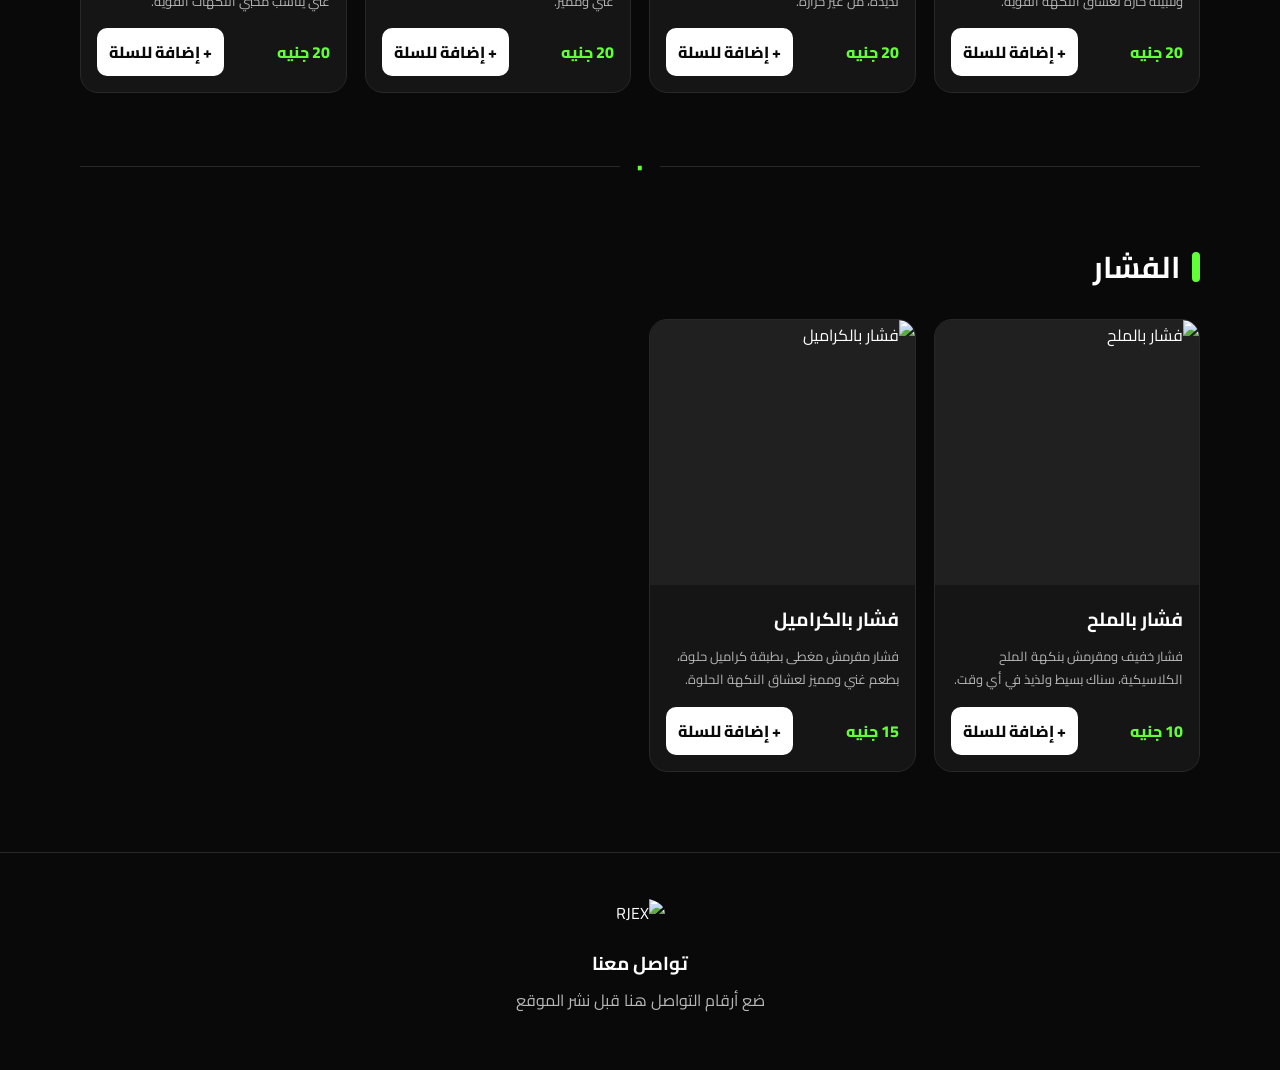
==== commit 893a56fc: "Add files via upload" ====
--- a/index.html
+++ b/index.html
@@ -11,7 +11,7 @@
   <header class="header">
     <div class="container nav">
       <a href="#" class="brand" aria-label="RJEX">
-        <img src="asset/logo.jpeg" alt="RJEX" class="logo" />
+        <img src="assets/logo.jpeg" alt="RJEX" class="logo" />
       </a>
       <button class="cart-btn" id="openCart" type="button">
         🛒 السلة <span id="cartCount">0</span>
@@ -51,7 +51,7 @@
 
   <footer class="footer">
     <div class="container">
-      <img src="asset/logo.jpeg" alt="RJEX" class="footer-logo" />
+      <img src="assets/logo.jpeg" alt="RJEX" class="footer-logo" />
       <h3>تواصل معنا</h3>
       <p>ضع أرقام التواصل هنا قبل نشر الموقع</p>
     </div>
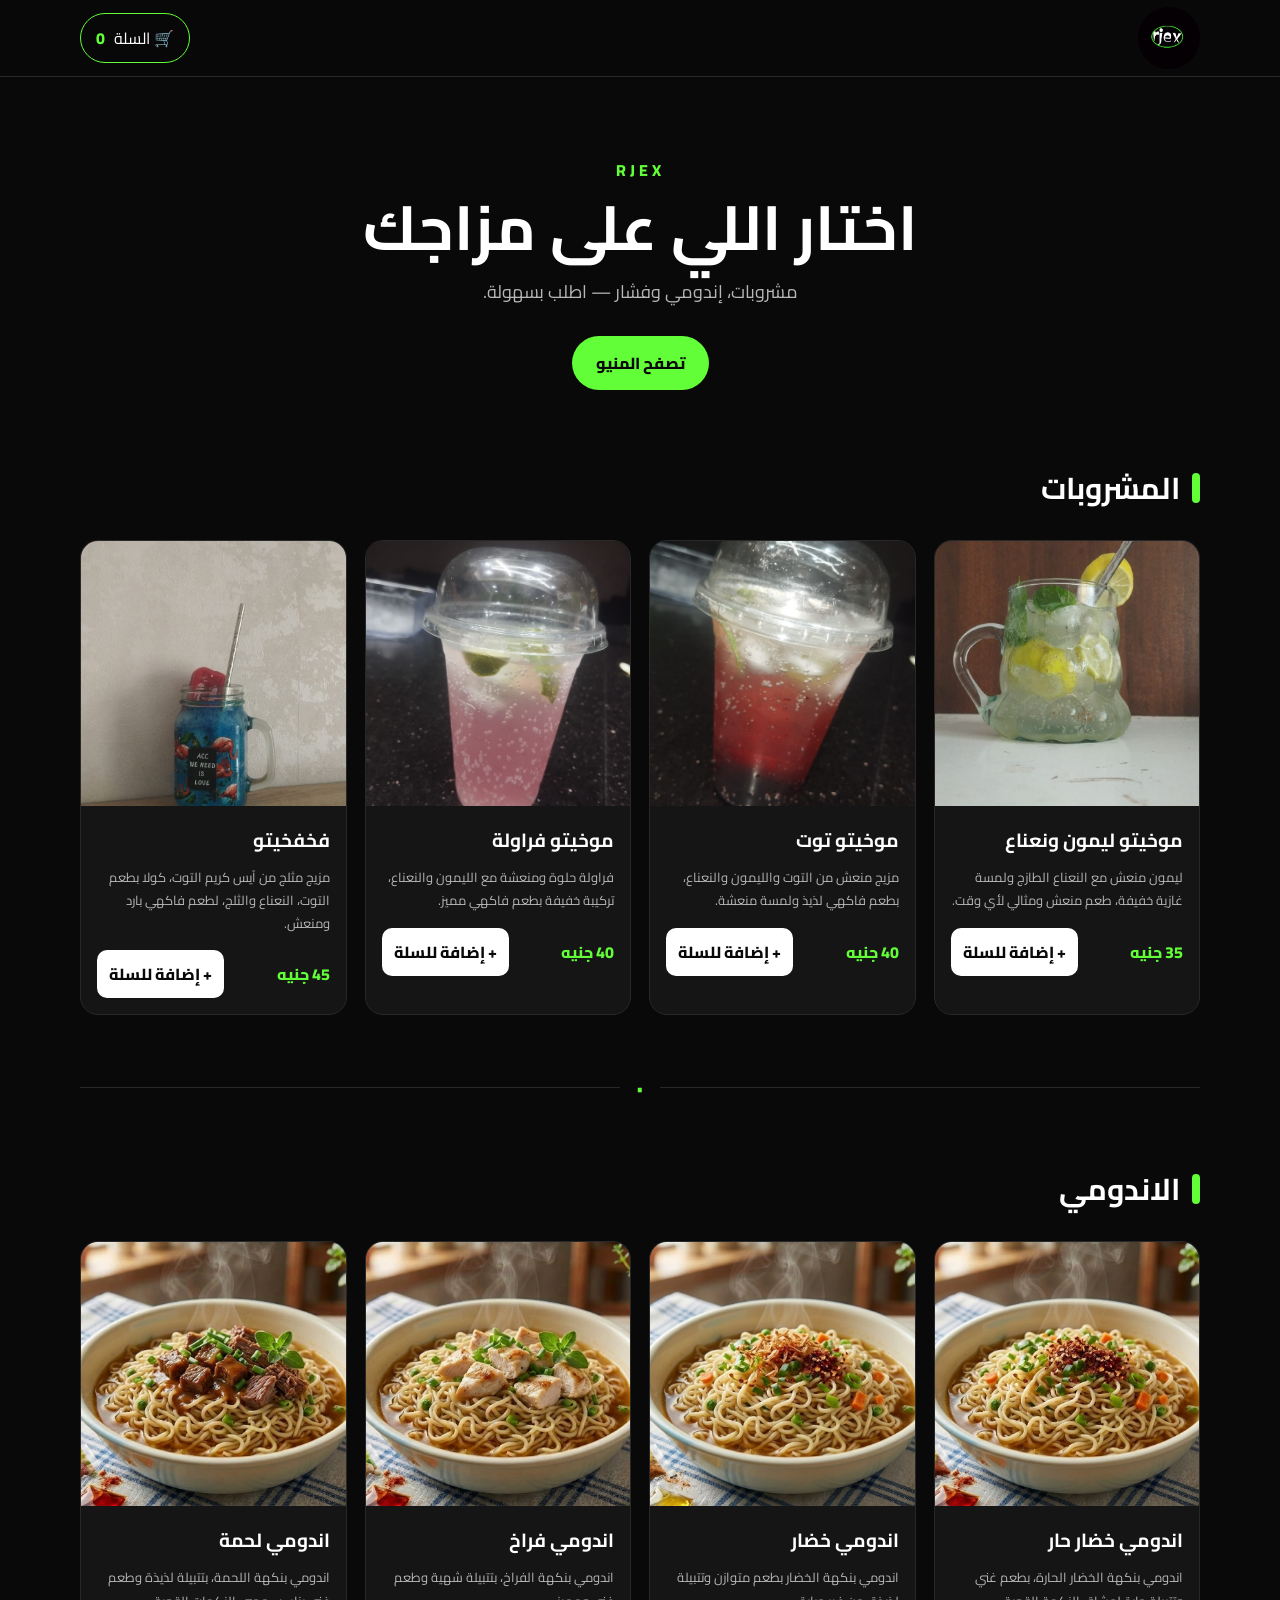
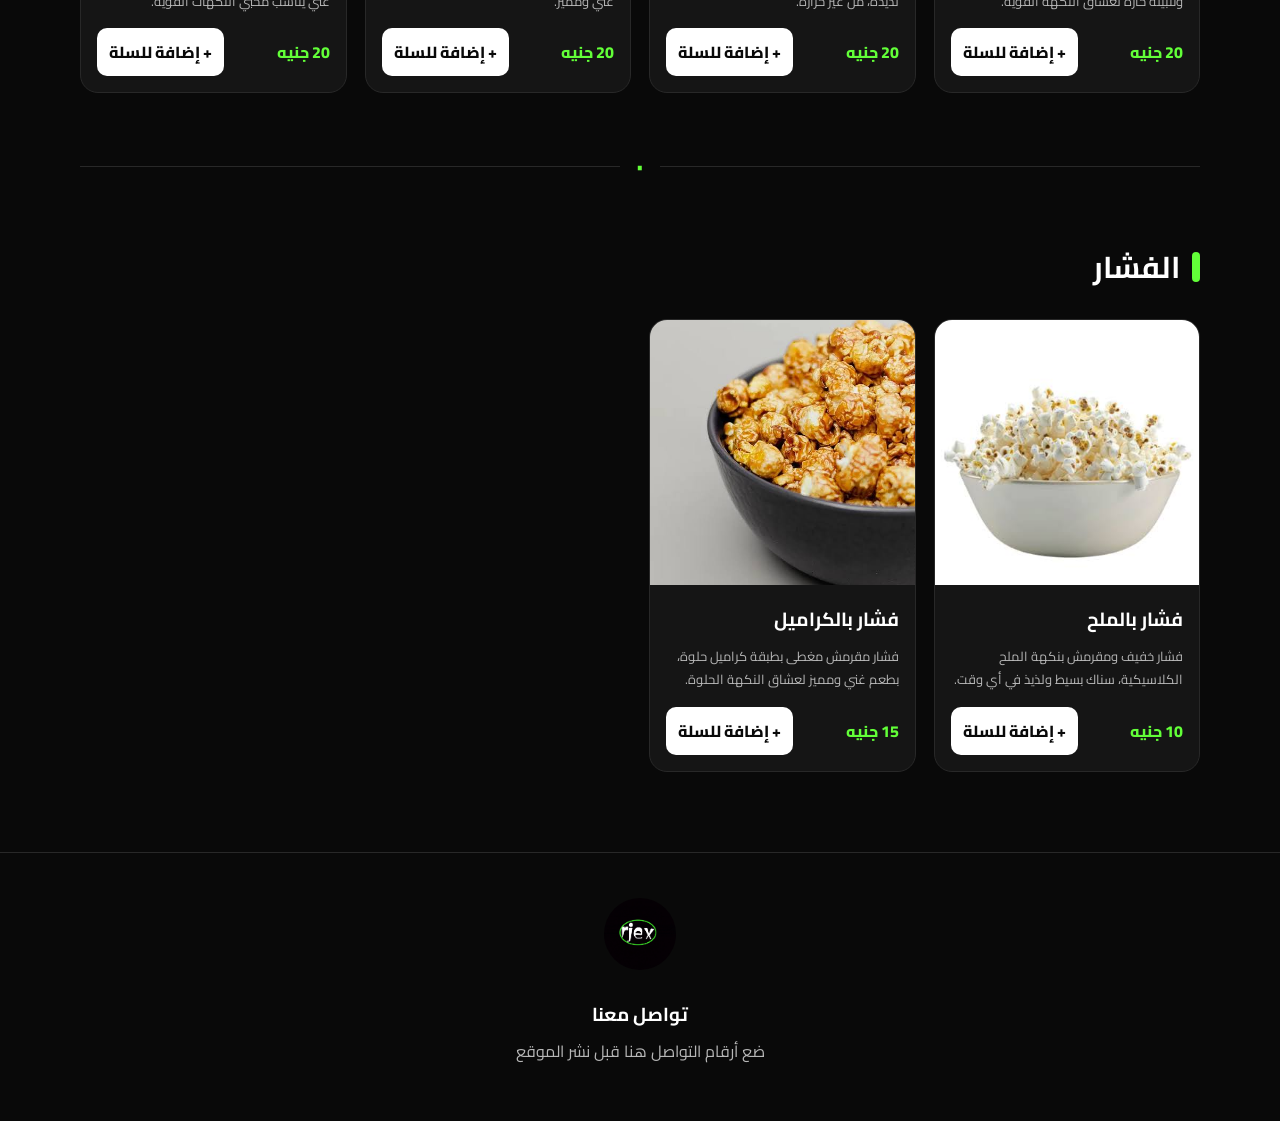
==== commit 6331b5eb: "Update index.html" ====
--- a/index.html
+++ b/index.html
@@ -11,7 +11,7 @@
   <header class="header">
     <div class="container nav">
       <a href="#" class="brand" aria-label="RJEX">
-        <img src="assets/logo.jpeg" alt="RJEX" class="logo" />
+        <img src="asset/logo.jpeg" alt="RJEX" class="logo" />
       </a>
       <button class="cart-btn" id="openCart" type="button">
         🛒 السلة <span id="cartCount">0</span>
@@ -51,7 +51,7 @@
 
   <footer class="footer">
     <div class="container">
-      <img src="assets/logo.jpeg" alt="RJEX" class="footer-logo" />
+      <img src="asset/logo.jpeg" alt="RJEX" class="footer-logo" />
       <h3>تواصل معنا</h3>
       <p>ضع أرقام التواصل هنا قبل نشر الموقع</p>
     </div>
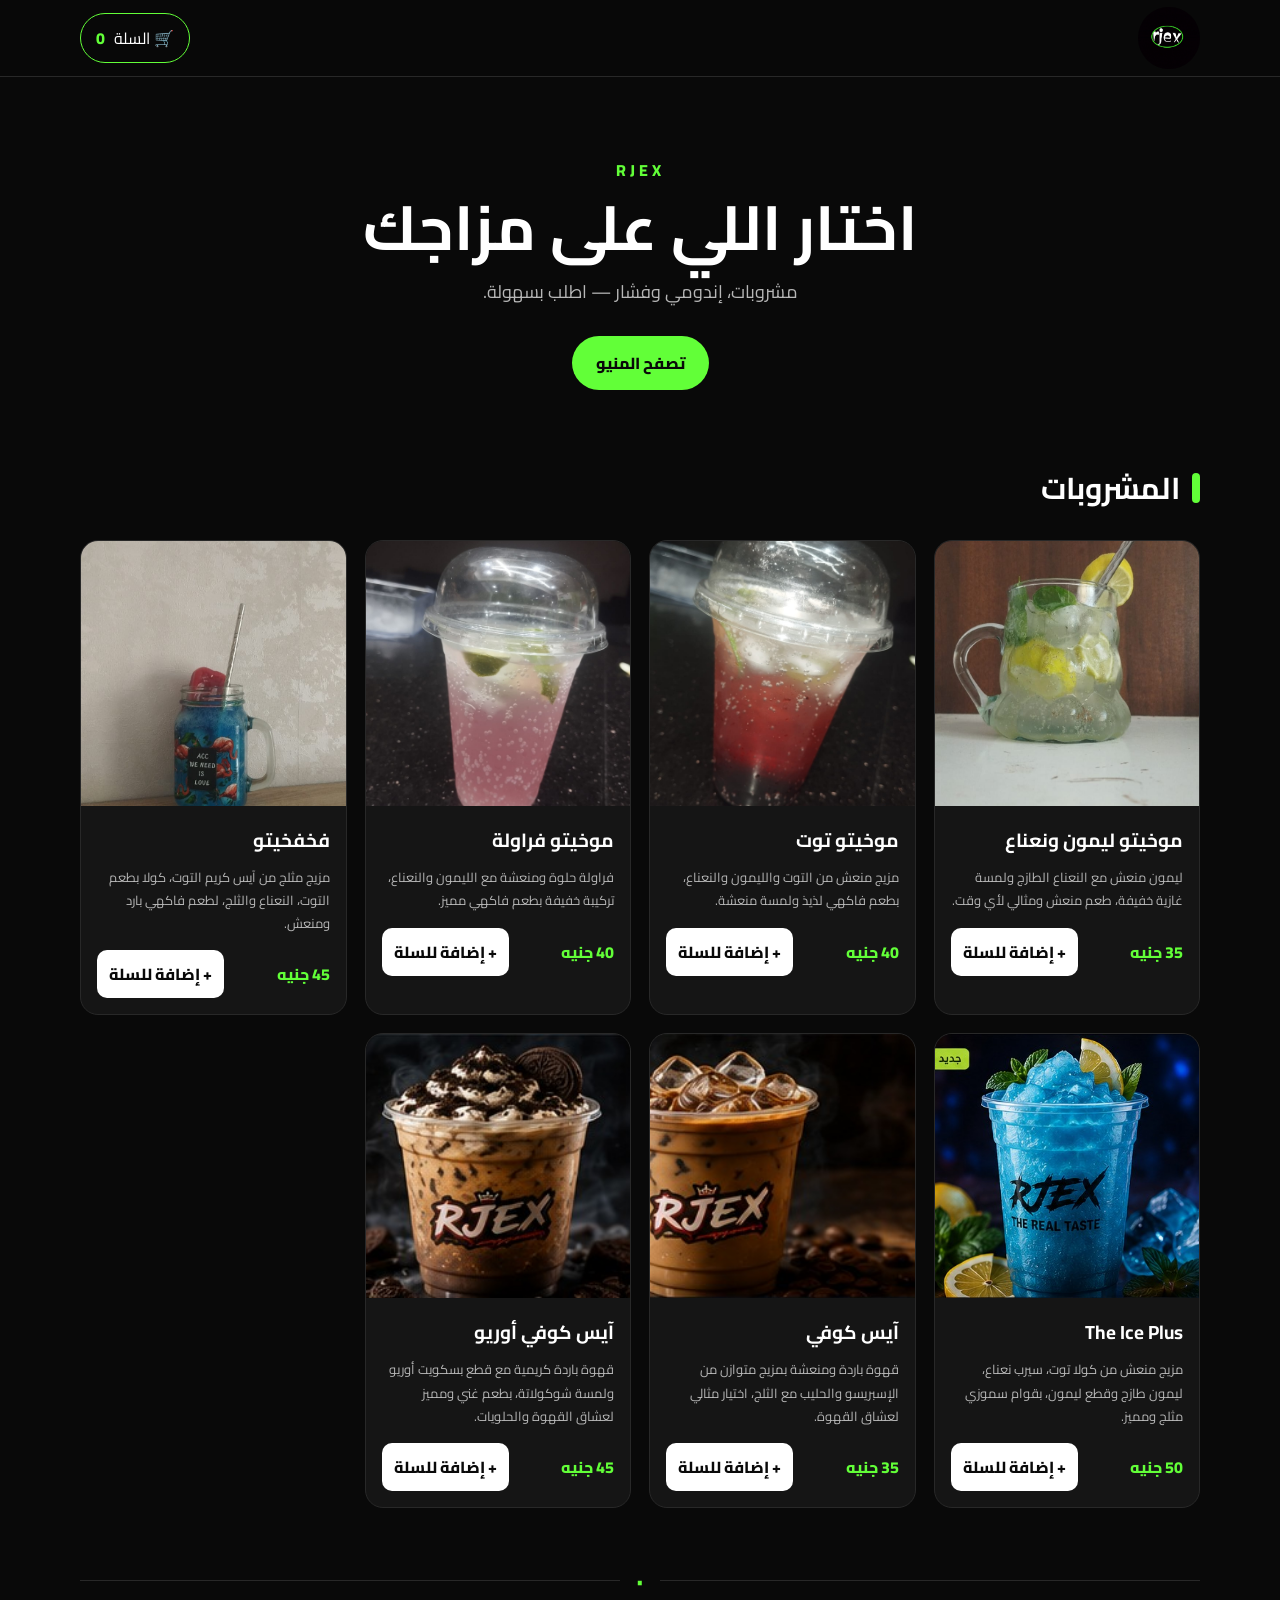
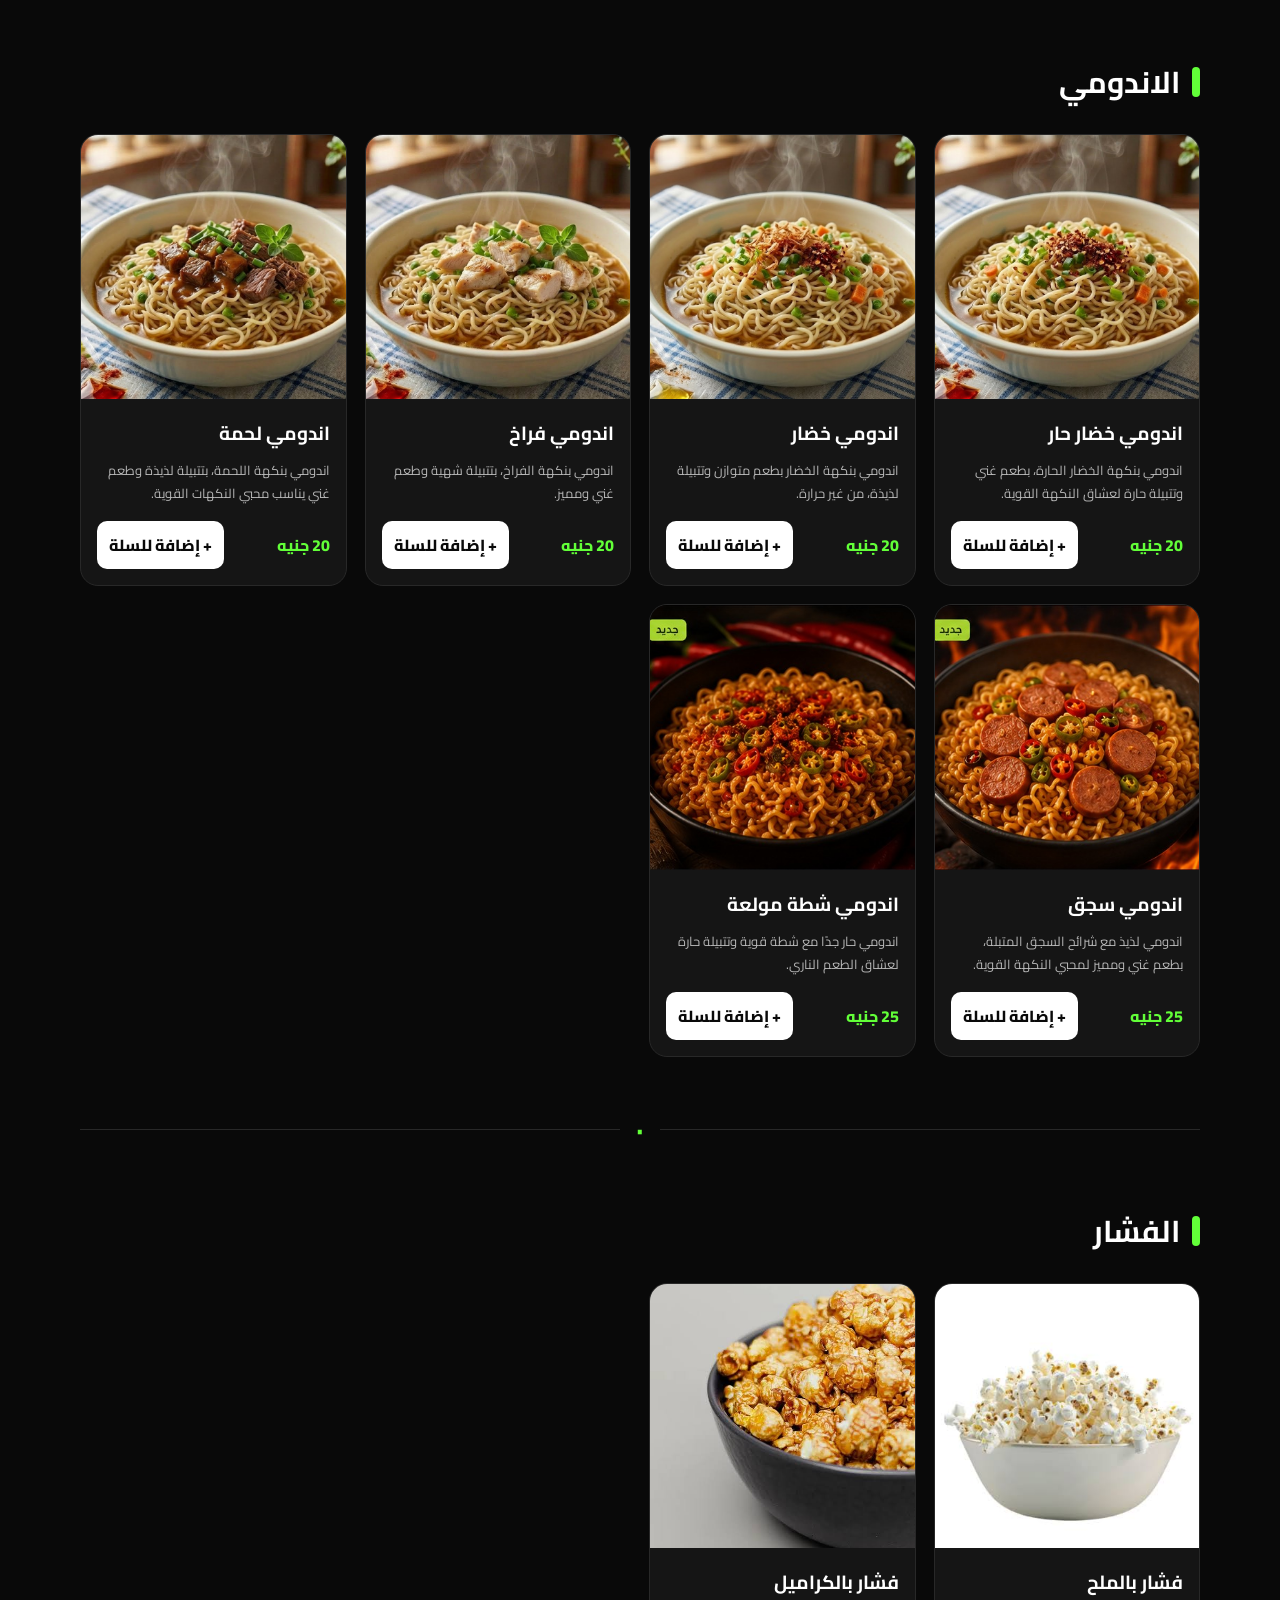
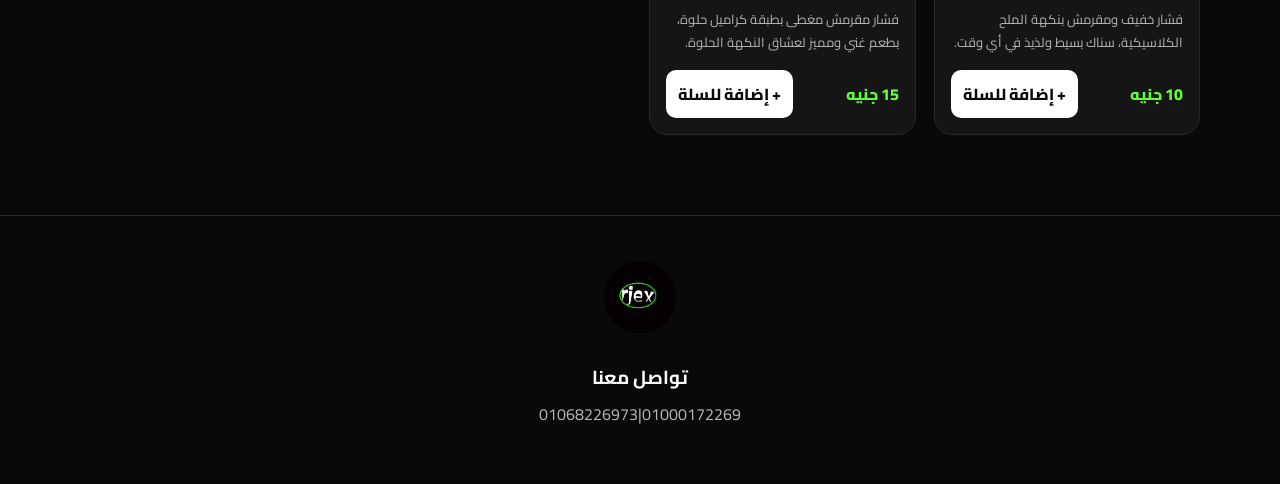
==== commit 2c9cef5c: "Add files via upload" ====
--- a/index.html
+++ b/index.html
@@ -5,13 +5,14 @@
   <meta name="viewport" content="width=device-width, initial-scale=1.0" />
   <meta name="description" content="RJEX - مشروبات، إندومي وفشار" />
   <title>RJEX | المنيو</title>
-  <link rel="stylesheet" href="style.css" />
+  <link rel="stylesheet" href="./style.css" />
+  <meta name="google-site-verification" content="VsKVfniHfHyB11Z2EcmIlKdyLxBZomgp7vwyWcuhJVs" />
 </head>
 <body>
   <header class="header">
     <div class="container nav">
       <a href="#" class="brand" aria-label="RJEX">
-        <img src="asset/logo.jpeg" alt="RJEX" class="logo" />
+        <img src="./assets/logo.jpeg" alt="RJEX" class="logo" />
       </a>
       <button class="cart-btn" id="openCart" type="button">
         🛒 السلة <span id="cartCount">0</span>
@@ -51,9 +52,9 @@
 
   <footer class="footer">
     <div class="container">
-      <img src="asset/logo.jpeg" alt="RJEX" class="footer-logo" />
+      <img src="./assets/logo.jpeg" alt="RJEX" class="footer-logo" />
       <h3>تواصل معنا</h3>
-      <p>ضع أرقام التواصل هنا قبل نشر الموقع</p>
+      <p>01000172269|01068226973</p>
     </div>
   </footer>
 
@@ -138,6 +139,6 @@
     </section>
   </div>
 
-  <script src="script.js"></script>
+  <script src="./script.js"></script>
 </body>
 </html>
